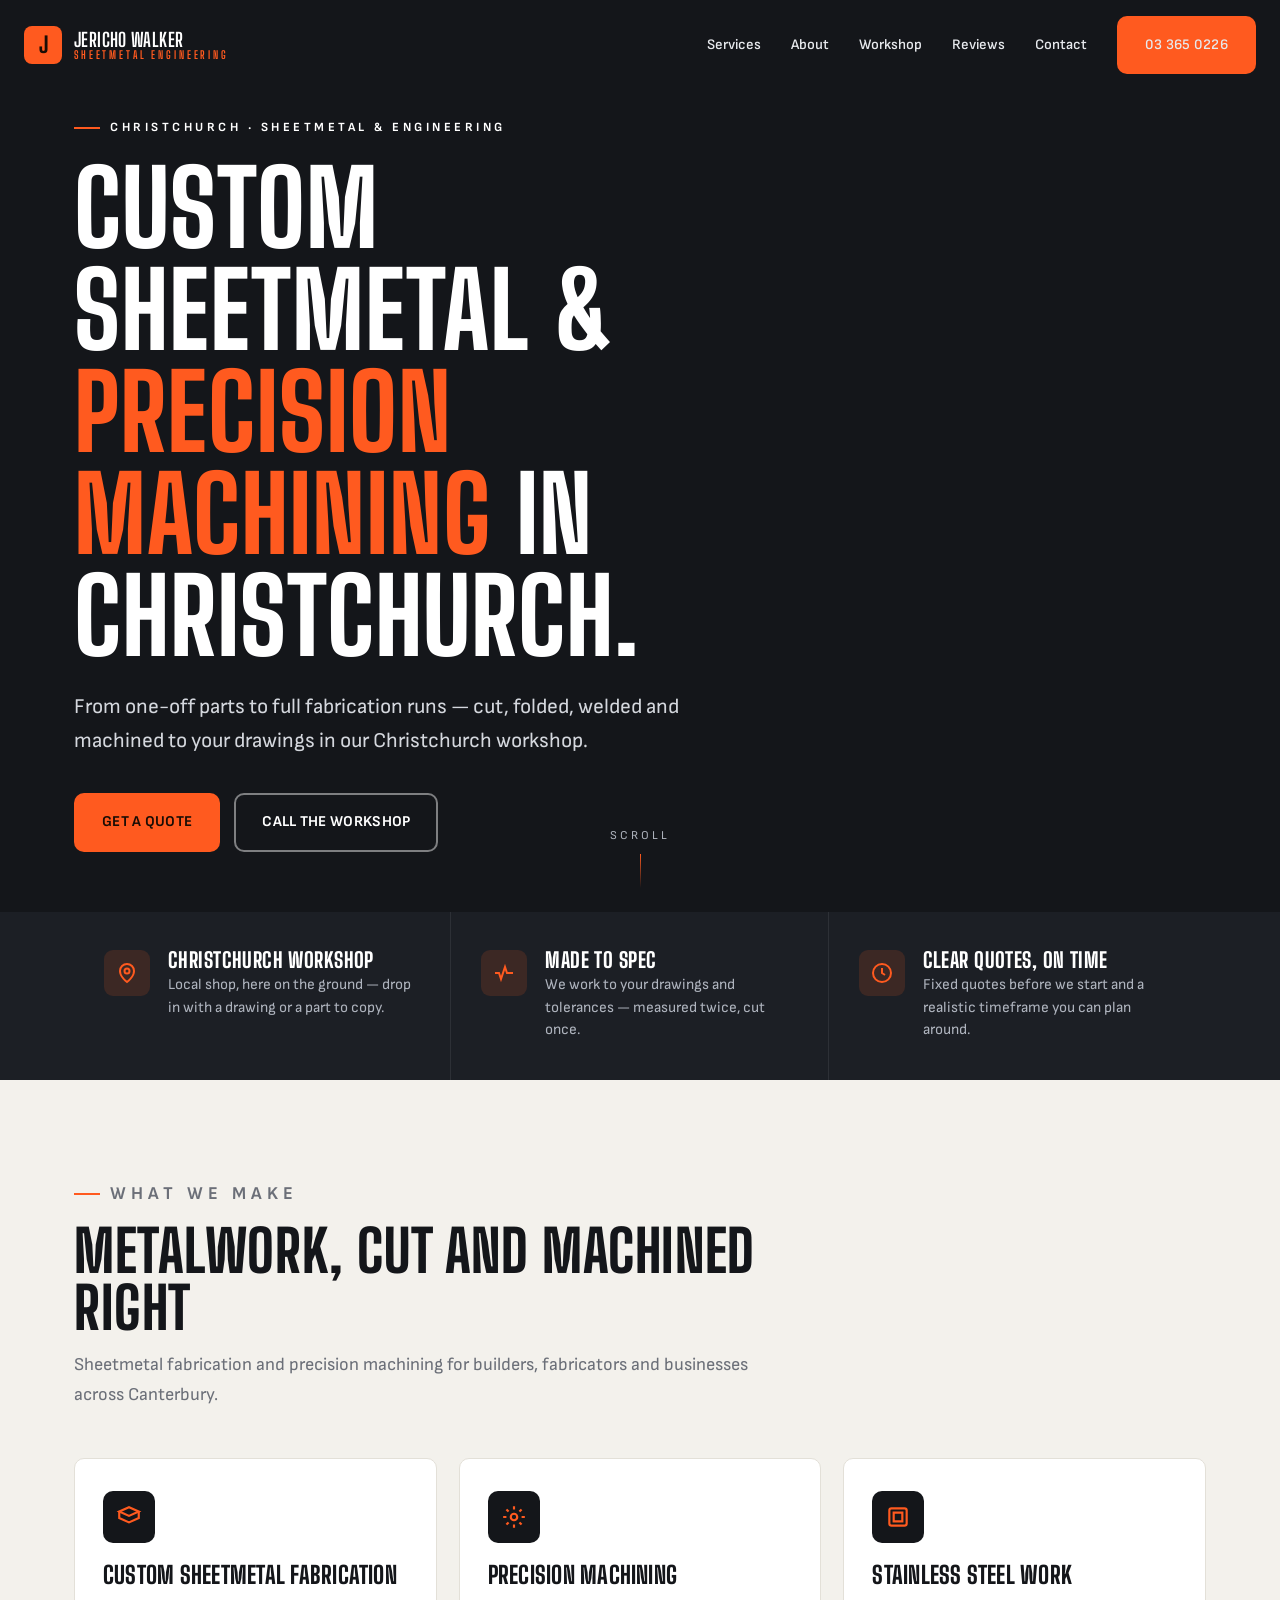
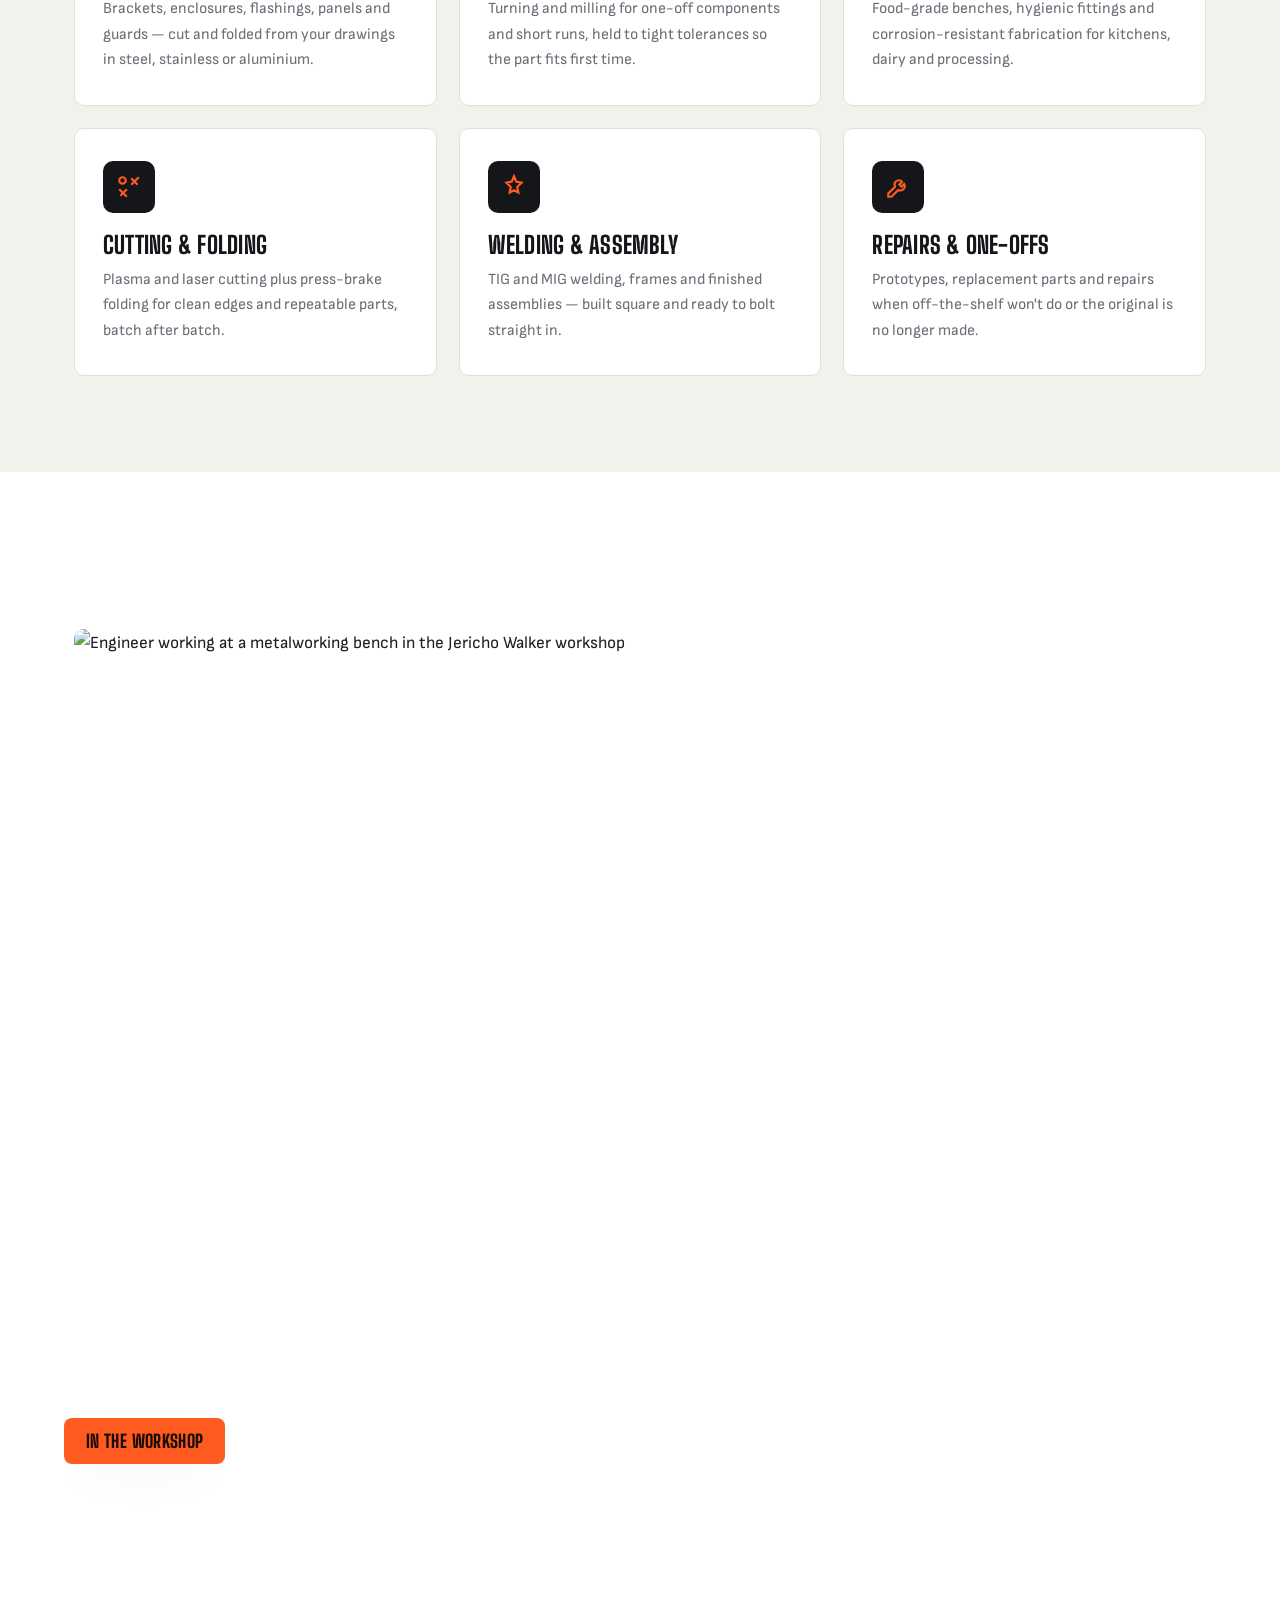
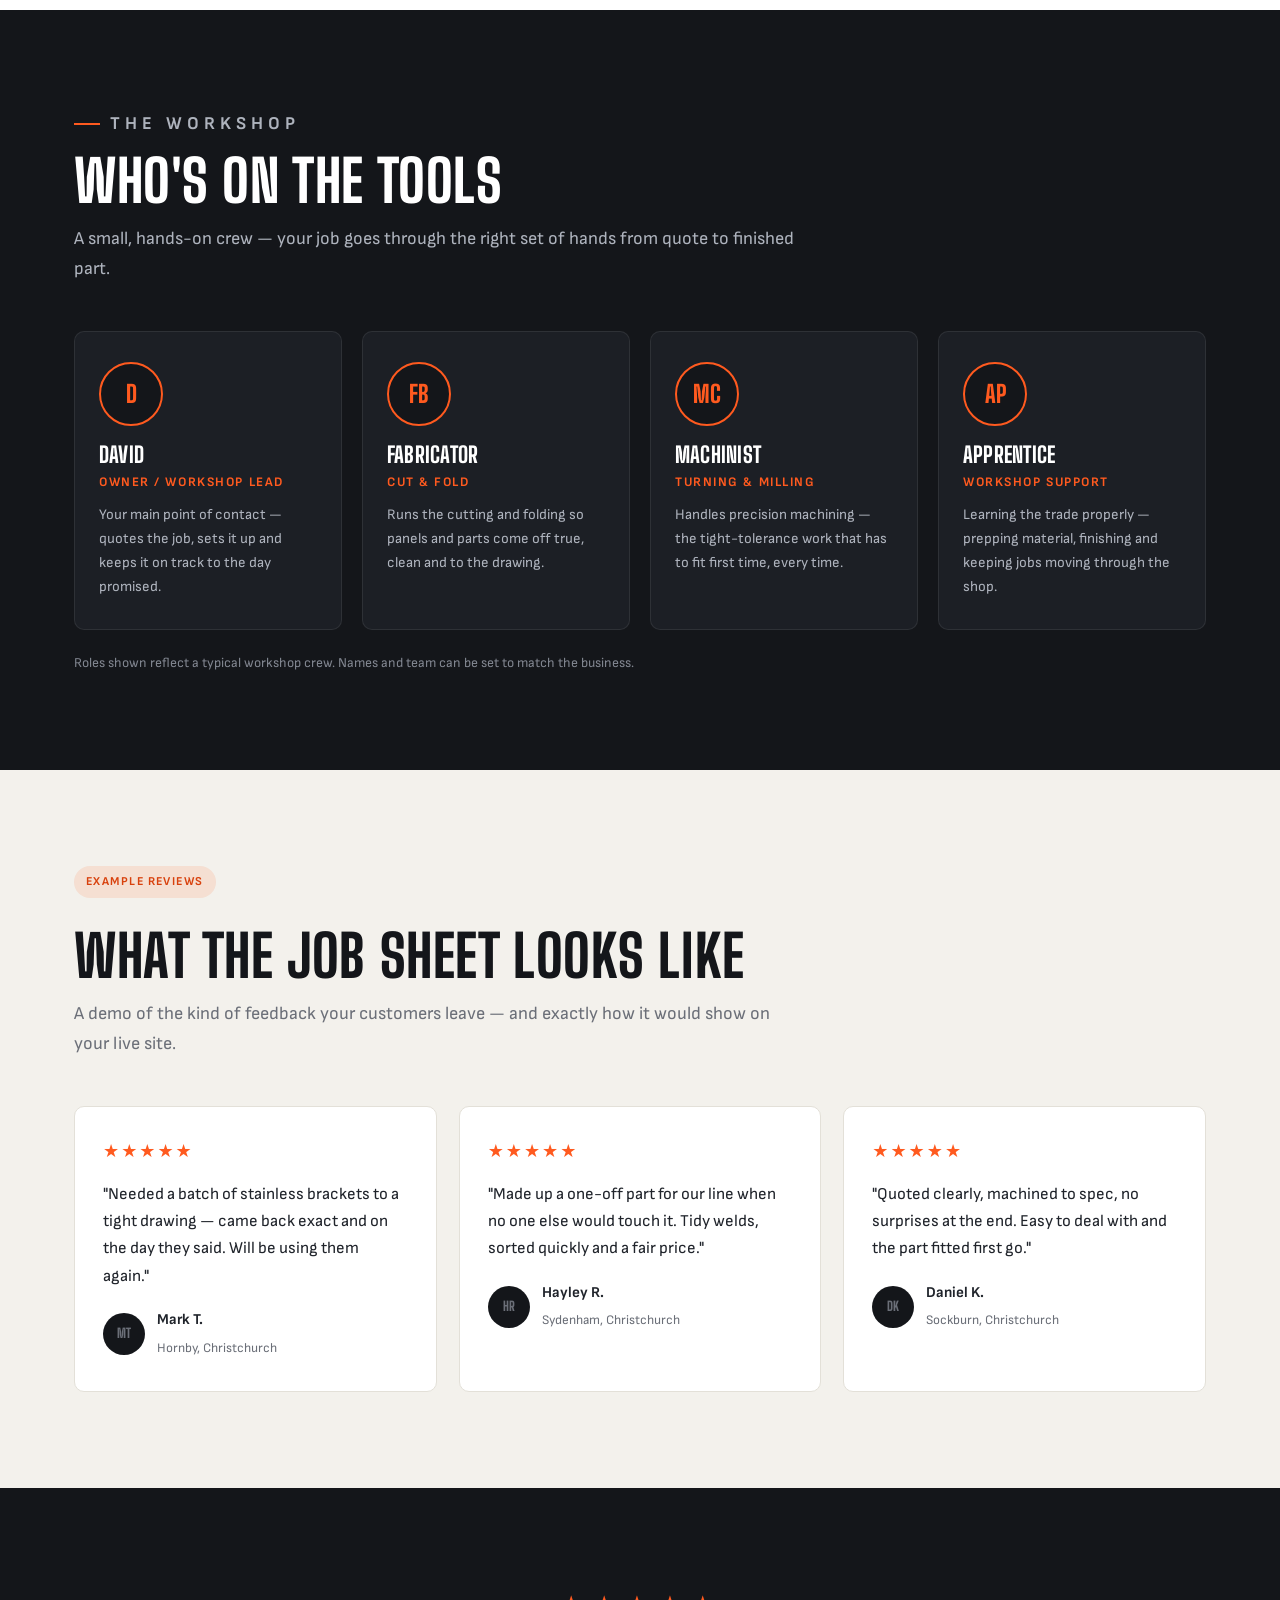
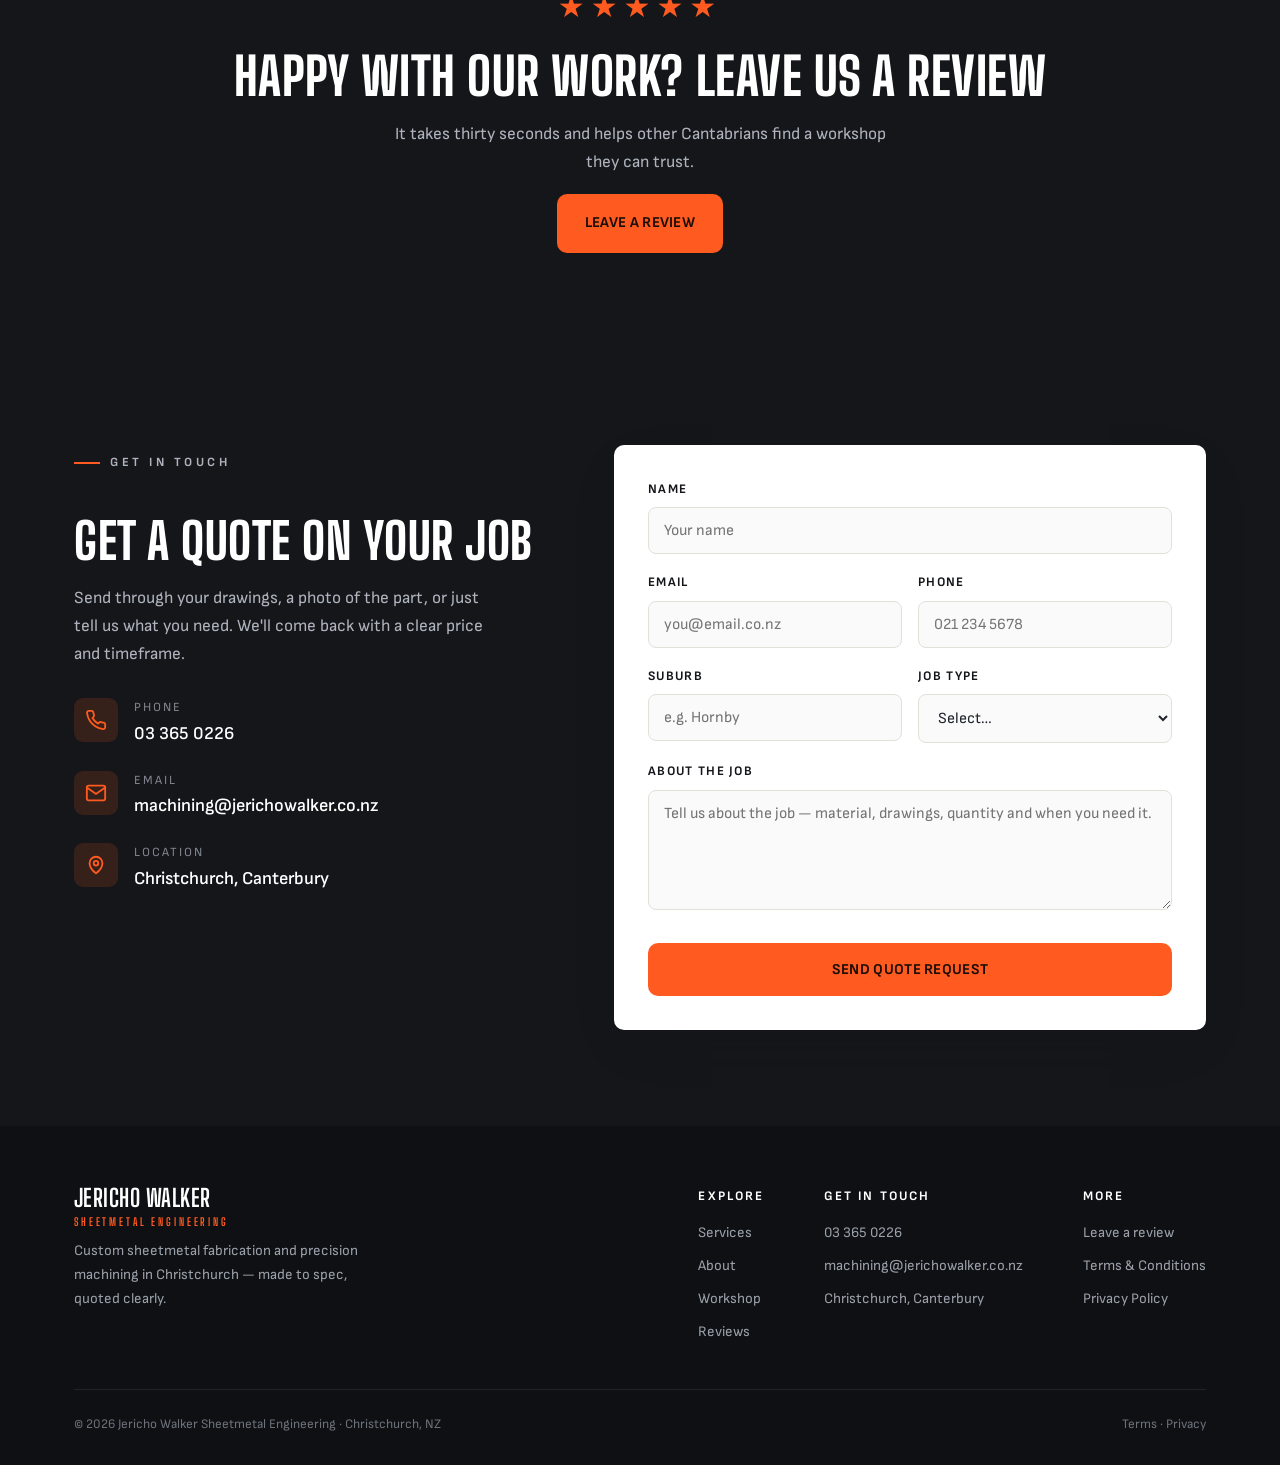
==== index.html @ a7d88480 "Initial build: Jericho Walker Sheetmetal Engineering" ====
<!DOCTYPE html>
<html lang="en-NZ">
<head>
<meta charset="UTF-8" />
<meta name="viewport" content="width=device-width, initial-scale=1.0" />
<title>Jericho Walker Sheetmetal Engineering | Sheetmetal &amp; Machining, Christchurch</title>
<meta name="description" content="Custom sheetmetal fabrication and precision machining in Christchurch. Cut, folded, welded and machined to spec — one-off parts to full fabrication runs. Get a quote." />
<link rel="canonical" href="https://jericho-walker-sheetmetal-engineering-demo.vercel.app/" />

<!-- Open Graph -->
<meta property="og:type" content="website" />
<meta property="og:title" content="Jericho Walker Sheetmetal Engineering | Christchurch" />
<meta property="og:description" content="Custom sheetmetal fabrication and precision machining in Christchurch — cut, folded, welded and machined to spec." />
<meta property="og:image" content="https://images.unsplash.com/photo-1504917595217-d4dc5ebe6122?auto=format&fit=crop&w=1200&q=70" />

<!-- Favicon: orange J on charcoal -->
<link rel="icon" href="data:image/svg+xml,%3Csvg xmlns='http://www.w3.org/2000/svg' viewBox='0 0 64 64'%3E%3Crect width='64' height='64' rx='12' fill='%2314161a'/%3E%3Ctext x='32' y='46' font-family='Arial Black,Arial' font-size='40' font-weight='900' fill='%23ff5a1f' text-anchor='middle'%3EJ%3C/text%3E%3C/svg%3E" />

<link rel="preconnect" href="https://fonts.googleapis.com" />
<link rel="preconnect" href="https://fonts.gstatic.com" crossorigin />
<link href="https://fonts.googleapis.com/css2?family=Big+Shoulders+Display:wght@600;700;800;900&family=Sofia+Sans:wght@400;500;600;700&display=swap" rel="stylesheet" />
<link rel="stylesheet" href="styles.css" />
</head>
<body>

<!-- INTRO OVERLAY -->
<div class="intro" id="intro">
  <div class="intro__logo"><span class="bar"></span><span>Jericho Walker</span></div>
</div>

<!-- NAV -->
<header class="nav">
  <a class="nav__brand" href="index.html" aria-label="Jericho Walker Sheetmetal Engineering home">
    <span class="nav__mark">J</span>
    <span class="nav__name">Jericho Walker<span>Sheetmetal Engineering</span></span>
  </a>
  <nav class="nav__links" aria-label="Primary">
    <a href="#services">Services</a>
    <a href="#about">About</a>
    <a href="#crew">Workshop</a>
    <a href="#reviews">Reviews</a>
    <a href="#contact">Contact</a>
    <a class="btn btn--primary nav__cta" href="tel:+6433650226">03 365 0226</a>
  </nav>
  <button class="nav__burger" aria-label="Open menu"><span></span><span></span><span></span></button>
</header>

<!-- HERO -->
<section class="hero">
  <div class="hero__slides" aria-hidden="true">
    <div class="hero__slide active" style="background-image:url('https://images.unsplash.com/photo-1504917595217-d4dc5ebe6122?auto=format&fit=crop&w=1900&q=70')"></div>
    <div class="hero__slide" style="background-image:url('https://images.unsplash.com/photo-1565514020179-026b92b84bb6?auto=format&fit=crop&w=1900&q=70')"></div>
    <div class="hero__slide" style="background-image:url('https://images.unsplash.com/photo-1572981779307-38b8cabb2407?auto=format&fit=crop&w=1900&q=70')"></div>
  </div>
  <div class="hero__scrim"></div>
  <div class="wrap hero__inner">
    <p class="eyebrow hero__eyebrow">Christchurch · Sheetmetal &amp; Engineering</p>
    <h1>Custom sheetmetal &amp; <em>precision machining</em> in Christchurch.</h1>
    <p class="hero__lead">From one-off parts to full fabrication runs — cut, folded, welded and machined to your drawings in our Christchurch workshop.</p>
    <div class="hero__cta">
      <a class="btn btn--primary" href="#contact">Get a quote</a>
      <a class="btn btn--ghost" href="tel:+6433650226">Call the workshop</a>
    </div>
  </div>
  <div class="hero__scrollcue">Scroll</div>
</section>

<!-- TRUST STRIP -->
<section class="trust">
  <div class="wrap">
    <div class="trust__grid">
      <div class="trust__item">
        <span class="trust__ico"><svg viewBox="0 0 24 24" fill="none" stroke="currentColor" stroke-width="2"><path d="M12 21s-7-5.2-7-11a7 7 0 0 1 14 0c0 5.8-7 11-7 11z"/><circle cx="12" cy="10" r="2.5"/></svg></span>
        <div><h3>Christchurch workshop</h3><p>Local shop, here on the ground — drop in with a drawing or a part to copy.</p></div>
      </div>
      <div class="trust__item">
        <span class="trust__ico"><svg viewBox="0 0 24 24" fill="none" stroke="currentColor" stroke-width="2"><path d="M3 12h4l2 6 4-12 2 6h6"/></svg></span>
        <div><h3>Made to spec</h3><p>We work to your drawings and tolerances — measured twice, cut once.</p></div>
      </div>
      <div class="trust__item">
        <span class="trust__ico"><svg viewBox="0 0 24 24" fill="none" stroke="currentColor" stroke-width="2"><circle cx="12" cy="12" r="9"/><path d="M12 7v5l3 2"/></svg></span>
        <div><h3>Clear quotes, on time</h3><p>Fixed quotes before we start and a realistic timeframe you can plan around.</p></div>
      </div>
    </div>
  </div>
</section>

<!-- SERVICES -->
<section class="section section--bone" id="services">
  <div class="wrap">
    <div class="section-head reveal">
      <p class="eyebrow">What we make</p>
      <h2>Metalwork, cut and machined right</h2>
      <p>Sheetmetal fabrication and precision machining for builders, fabricators and businesses across Canterbury.</p>
    </div>
    <div class="services__grid">
      <article class="svc reveal">
        <span class="svc__ico"><svg viewBox="0 0 24 24" fill="none" stroke="currentColor" stroke-width="2"><path d="M3 7l9-4 9 4-9 4-9-4z"/><path d="M3 7v6l9 4 9-4V7"/></svg></span>
        <h3>Custom Sheetmetal Fabrication</h3>
        <p>Brackets, enclosures, flashings, panels and guards — cut and folded from your drawings in steel, stainless or aluminium.</p>
      </article>
      <article class="svc reveal">
        <span class="svc__ico"><svg viewBox="0 0 24 24" fill="none" stroke="currentColor" stroke-width="2"><circle cx="12" cy="12" r="3"/><path d="M12 2v3M12 19v3M2 12h3M19 12h3M5 5l2 2M17 17l2 2M19 5l-2 2M7 17l-2 2"/></svg></span>
        <h3>Precision Machining</h3>
        <p>Turning and milling for one-off components and short runs, held to tight tolerances so the part fits first time.</p>
      </article>
      <article class="svc reveal">
        <span class="svc__ico"><svg viewBox="0 0 24 24" fill="none" stroke="currentColor" stroke-width="2"><rect x="4" y="4" width="16" height="16" rx="2"/><path d="M8 8h8v8H8z"/></svg></span>
        <h3>Stainless Steel Work</h3>
        <p>Food-grade benches, hygienic fittings and corrosion-resistant fabrication for kitchens, dairy and processing.</p>
      </article>
      <article class="svc reveal">
        <span class="svc__ico"><svg viewBox="0 0 24 24" fill="none" stroke="currentColor" stroke-width="2"><path d="M14 4l6 6M4 20l6-6M3 14l7 7M21 3l-7 7"/><circle cx="6" cy="6" r="3"/></svg></span>
        <h3>Cutting &amp; Folding</h3>
        <p>Plasma and laser cutting plus press-brake folding for clean edges and repeatable parts, batch after batch.</p>
      </article>
      <article class="svc reveal">
        <span class="svc__ico"><svg viewBox="0 0 24 24" fill="none" stroke="currentColor" stroke-width="2"><path d="M12 2l2 5 5 1-4 4 1 5-4-2-4 2 1-5-4-4 5-1z"/></svg></span>
        <h3>Welding &amp; Assembly</h3>
        <p>TIG and MIG welding, frames and finished assemblies — built square and ready to bolt straight in.</p>
      </article>
      <article class="svc reveal">
        <span class="svc__ico"><svg viewBox="0 0 24 24" fill="none" stroke="currentColor" stroke-width="2"><path d="M14.7 6.3a4 4 0 0 0-5.4 5.4L3 18v3h3l6.3-6.3a4 4 0 0 0 5.4-5.4l-2.5 2.5-2-2 2.5-2.5z"/></svg></span>
        <h3>Repairs &amp; One-Offs</h3>
        <p>Prototypes, replacement parts and repairs when off-the-shelf won't do or the original is no longer made.</p>
      </article>
    </div>
  </div>
</section>

<!-- ABOUT -->
<section class="section section--paper about" id="about">
  <div class="wrap about__grid">
    <div class="about__media reveal">
      <img src="https://images.unsplash.com/photo-1581091226825-a6a2a5aee158?auto=format&fit=crop&w=1100&q=70" width="1100" height="825" loading="lazy" alt="Engineer working at a metalworking bench in the Jericho Walker workshop" />
      <span class="about__tag">In the workshop</span>
    </div>
    <div class="about__copy reveal">
      <p class="eyebrow">About the workshop</p>
      <h2>Metalwork done properly, here in Christchurch</h2>
      <p>Jericho Walker Sheetmetal Engineering is a Christchurch workshop turning out custom sheetmetal and machined parts — the kind of work that has to fit a drawing, not just look about right.</p>
      <p>Bring us a sketch, a CAD file or a worn-out part to copy. We'll quote it clearly, make it to spec and tell you straight if there's a better way to do the job.</p>
      <ul class="about__list">
        <li><svg viewBox="0 0 24 24" fill="none" stroke="currentColor" stroke-width="2.5"><path d="M20 6L9 17l-5-5"/></svg> Locally owned and operated in Christchurch</li>
        <li><svg viewBox="0 0 24 24" fill="none" stroke="currentColor" stroke-width="2.5"><path d="M20 6L9 17l-5-5"/></svg> Work to your drawings and tolerances</li>
        <li><svg viewBox="0 0 24 24" fill="none" stroke="currentColor" stroke-width="2.5"><path d="M20 6L9 17l-5-5"/></svg> Fixed quotes agreed before we start</li>
        <li><svg viewBox="0 0 24 24" fill="none" stroke="currentColor" stroke-width="2.5"><path d="M20 6L9 17l-5-5"/></svg> Steel, stainless and aluminium under one roof</li>
      </ul>
    </div>
  </div>
</section>

<!-- CREW -->
<section class="section section--dark" id="crew">
  <div class="wrap">
    <div class="section-head reveal">
      <p class="eyebrow">The workshop</p>
      <h2>Who's on the tools</h2>
      <p>A small, hands-on crew — your job goes through the right set of hands from quote to finished part.</p>
    </div>
    <div class="crew__grid">
      <div class="crew__card reveal">
        <div class="crew__avatar">D</div>
        <h3>David</h3>
        <div class="role-name">Owner / Workshop Lead</div>
        <p>Your main point of contact — quotes the job, sets it up and keeps it on track to the day promised.</p>
      </div>
      <div class="crew__card reveal">
        <div class="crew__avatar">FB</div>
        <h3>Fabricator</h3>
        <div class="role-name">Cut &amp; Fold</div>
        <p>Runs the cutting and folding so panels and parts come off true, clean and to the drawing.</p>
      </div>
      <div class="crew__card reveal">
        <div class="crew__avatar">MC</div>
        <h3>Machinist</h3>
        <div class="role-name">Turning &amp; Milling</div>
        <p>Handles precision machining — the tight-tolerance work that has to fit first time, every time.</p>
      </div>
      <div class="crew__card reveal">
        <div class="crew__avatar">AP</div>
        <h3>Apprentice</h3>
        <div class="role-name">Workshop Support</div>
        <p>Learning the trade properly — prepping material, finishing and keeping jobs moving through the shop.</p>
      </div>
    </div>
    <p style="margin-top:22px;font-size:13.5px;color:#80858f;">Roles shown reflect a typical workshop crew. Names and team can be set to match the business.</p>
  </div>
</section>

<!-- REVIEWS -->
<section class="section section--bone" id="reviews">
  <div class="wrap">
    <div class="section-head reveal">
      <span class="badge">Example reviews</span>
      <h2>What the job sheet looks like</h2>
      <p>A demo of the kind of feedback your customers leave — and exactly how it would show on your live site.</p>
    </div>
    <div class="reviews__grid">
      <article class="review reveal">
        <div class="review__stars">★★★★★</div>
        <p>"Needed a batch of stainless brackets to a tight drawing — came back exact and on the day they said. Will be using them again."</p>
        <div class="review__who"><span class="review__ini">MT</span><div><strong>Mark T.</strong><span>Hornby, Christchurch</span></div></div>
      </article>
      <article class="review reveal">
        <div class="review__stars">★★★★★</div>
        <p>"Made up a one-off part for our line when no one else would touch it. Tidy welds, sorted quickly and a fair price."</p>
        <div class="review__who"><span class="review__ini">HR</span><div><strong>Hayley R.</strong><span>Sydenham, Christchurch</span></div></div>
      </article>
      <article class="review reveal">
        <div class="review__stars">★★★★★</div>
        <p>"Quoted clearly, machined to spec, no surprises at the end. Easy to deal with and the part fitted first go."</p>
        <div class="review__who"><span class="review__ini">DK</span><div><strong>Daniel K.</strong><span>Sockburn, Christchurch</span></div></div>
      </article>
    </div>
  </div>
</section>

<!-- REVIEW FUNNEL BANNER -->
<section class="section funnel">
  <div class="wrap funnel__inner reveal">
    <div class="funnel__stars">★★★★★</div>
    <h2>Happy with our work? Leave us a review</h2>
    <p>It takes thirty seconds and helps other Cantabrians find a workshop they can trust.</p>
    <a class="btn btn--primary" href="review.html">Leave a review</a>
  </div>
</section>

<!-- CONTACT -->
<section class="section section--dark" id="contact">
  <div class="wrap contact__grid">
    <div class="contact__info reveal">
      <p class="eyebrow">Get in touch</p>
      <h2>Get a quote on your job</h2>
      <p>Send through your drawings, a photo of the part, or just tell us what you need. We'll come back with a clear price and timeframe.</p>
      <div class="contact__row">
        <span class="ico"><svg viewBox="0 0 24 24" fill="none" stroke="currentColor" stroke-width="2"><path d="M22 16.9v3a2 2 0 0 1-2.2 2 19.8 19.8 0 0 1-8.6-3 19.5 19.5 0 0 1-6-6 19.8 19.8 0 0 1-3-8.6A2 2 0 0 1 4.1 2h3a2 2 0 0 1 2 1.7c.1.9.4 1.8.7 2.7a2 2 0 0 1-.5 2.1L8.1 9.9a16 16 0 0 0 6 6l1.4-1.2a2 2 0 0 1 2.1-.5c.9.3 1.8.6 2.7.7a2 2 0 0 1 1.7 2z"/></svg></span>
        <div><span>Phone</span><a href="tel:+6433650226">03 365 0226</a></div>
      </div>
      <div class="contact__row">
        <span class="ico"><svg viewBox="0 0 24 24" fill="none" stroke="currentColor" stroke-width="2"><rect x="2" y="4" width="20" height="16" rx="2"/><path d="M2 6l10 7L22 6"/></svg></span>
        <div><span>Email</span><a href="mailto:machining@jerichowalker.co.nz">machining@jerichowalker.co.nz</a></div>
      </div>
      <div class="contact__row">
        <span class="ico"><svg viewBox="0 0 24 24" fill="none" stroke="currentColor" stroke-width="2"><path d="M12 21s-7-5.2-7-11a7 7 0 0 1 14 0c0 5.8-7 11-7 11z"/><circle cx="12" cy="10" r="2.5"/></svg></span>
        <div><span>Location</span><p>Christchurch, Canterbury</p></div>
      </div>
    </div>
    <form class="form reveal" action="https://formsubmit.co/machining@jerichowalker.co.nz" method="POST">
      <input type="hidden" name="_subject" value="New quote request — Jericho Walker website" />
      <input type="hidden" name="_captcha" value="false" />
      <input type="hidden" name="_template" value="table" />
      <input type="text" name="_honey" style="display:none" />
      <div class="field">
        <label for="name">Name</label>
        <input id="name" type="text" name="Name" placeholder="Your name" required />
      </div>
      <div class="row2">
        <div class="field">
          <label for="email">Email</label>
          <input id="email" type="email" name="Email" placeholder="you@email.co.nz" required />
        </div>
        <div class="field">
          <label for="phone">Phone</label>
          <input id="phone" type="tel" name="Phone" placeholder="021 234 5678" />
        </div>
      </div>
      <div class="row2">
        <div class="field">
          <label for="suburb">Suburb</label>
          <input id="suburb" type="text" name="Suburb" placeholder="e.g. Hornby" />
        </div>
        <div class="field">
          <label for="job">Job type</label>
          <select id="job" name="Job type">
            <option value="" selected disabled>Select…</option>
            <option>Sheetmetal fabrication</option>
            <option>Precision machining</option>
            <option>Stainless steel work</option>
            <option>Cutting &amp; folding</option>
            <option>Welding &amp; assembly</option>
            <option>Repair / one-off part</option>
            <option>Not sure yet</option>
          </select>
        </div>
      </div>
      <div class="field">
        <label for="message">About the job</label>
        <textarea id="message" name="Job details" placeholder="Tell us about the job — material, drawings, quantity and when you need it." required></textarea>
      </div>
      <button class="btn btn--primary" type="submit">Send quote request</button>
    </form>
  </div>
</section>

<!-- FOOTER -->
<footer class="footer">
  <div class="wrap">
    <div class="footer__top">
      <div class="footer__brand">
        <span class="nav__name">Jericho Walker<span>Sheetmetal Engineering</span></span>
        <p>Custom sheetmetal fabrication and precision machining in Christchurch — made to spec, quoted clearly.</p>
      </div>
      <div class="footer__cols">
        <div class="footer__col">
          <h4>Explore</h4>
          <a href="#services">Services</a>
          <a href="#about">About</a>
          <a href="#crew">Workshop</a>
          <a href="#reviews">Reviews</a>
        </div>
        <div class="footer__col">
          <h4>Get in touch</h4>
          <a href="tel:+6433650226">03 365 0226</a>
          <a href="mailto:machining@jerichowalker.co.nz">machining@jerichowalker.co.nz</a>
          <p>Christchurch, Canterbury</p>
        </div>
        <div class="footer__col">
          <h4>More</h4>
          <a href="review.html">Leave a review</a>
          <a href="terms.html">Terms &amp; Conditions</a>
          <a href="privacy.html">Privacy Policy</a>
        </div>
      </div>
    </div>
    <div class="footer__bottom">
      <p>© <span id="year">2026</span> Jericho Walker Sheetmetal Engineering · Christchurch, NZ</p>
      <p><a href="terms.html">Terms</a> · <a href="privacy.html">Privacy</a></p>
    </div>
  </div>
</footer>

<script src="app.js"></script>
</body>
</html>
---- styles.css ----
/* Jericho Walker Sheetmetal Engineering — Industrial archetype
   Fonts: Big Shoulders Display (display) + Sofia Sans (body)
   Accent: safety orange. Dark charcoal anchor. */

:root {
  --ink: #14161a;          /* dark anchor */
  --ink-2: #1c1f25;
  --steel: #2a2e36;
  --bone: #f3f1ec;         /* bone band */
  --paper: #ffffff;        /* light band */
  --line: #e3e0d8;
  --muted: #6b6f78;
  --text: #20242b;
  --accent: #ff5a1f;       /* hot safety orange */
  --accent-deep: #d8410d;
  --radius: 10px;
  --maxw: 1180px;
  --shadow: 0 18px 50px -22px rgba(20,22,26,.45);
}

* { box-sizing: border-box; margin: 0; padding: 0; }

html { scroll-behavior: smooth; }

body {
  font-family: "Sofia Sans", system-ui, sans-serif;
  color: var(--text);
  background: var(--paper);
  line-height: 1.65;
  font-size: 17px;
  -webkit-font-smoothing: antialiased;
  overflow-x: hidden;
}

h1, h2, h3, .display {
  font-family: "Big Shoulders Display", "Sofia Sans", sans-serif;
  font-weight: 800;
  line-height: 0.98;
  letter-spacing: 0.01em;
  text-transform: uppercase;
  color: var(--ink);
}

a { color: inherit; text-decoration: none; }
img { display: block; max-width: 100%; }

.wrap { width: 100%; max-width: var(--maxw); margin: 0 auto; padding: 0 24px; }

.eyebrow {
  font-family: "Sofia Sans", sans-serif;
  text-transform: uppercase;
  letter-spacing: 0.28em;
  font-size: 12.5px;
  font-weight: 700;
  color: var(--accent-deep);
  display: inline-flex;
  align-items: center;
  gap: 10px;
}
.eyebrow::before {
  content: "";
  width: 26px; height: 2px; background: var(--accent);
  display: inline-block;
}

.section { padding: 96px 0; }
.section--bone { background: var(--bone); }
.section--paper { background: var(--paper); }
.section--dark { background: var(--ink); color: #d7dae0; }
.section--dark h2 { color: #fff; }

.section-head { max-width: 720px; margin-bottom: 48px; }
.section-head h2 { font-size: clamp(34px, 5vw, 58px); margin: 14px 0 14px; }
.section-head p { color: var(--muted); font-size: 18px; }
.section--dark .section-head p { color: #aeb3bd; }

/* Buttons */
.btn {
  display: inline-flex; align-items: center; gap: 10px;
  font-family: "Sofia Sans", sans-serif;
  font-weight: 700; font-size: 15px;
  letter-spacing: 0.02em;
  padding: 15px 26px; border-radius: var(--radius);
  cursor: pointer; border: 2px solid transparent;
  transition: transform .18s ease, background .18s ease, color .18s ease, border-color .18s ease;
  text-transform: uppercase;
}
.btn--primary { background: var(--accent); color: #1a0d05; }
.btn--primary:hover { background: var(--accent-deep); color: #fff; transform: translateY(-2px); }
.btn--ghost { border-color: rgba(255,255,255,.45); color: #fff; }
.btn--ghost:hover { background: #fff; color: var(--ink); transform: translateY(-2px); }
.btn--dark { background: var(--ink); color: #fff; }
.btn--dark:hover { background: var(--accent); color: #1a0d05; transform: translateY(-2px); }

/* ===== NAV ===== */
.nav {
  position: fixed; top: 0; left: 0; right: 0; z-index: 60;
  display: flex; align-items: center; justify-content: space-between;
  padding: 16px 24px;
  transition: background .3s ease, padding .3s ease, box-shadow .3s ease;
}
.nav.scrolled {
  background: rgba(20,22,26,.94);
  backdrop-filter: blur(10px);
  padding: 12px 24px;
  box-shadow: 0 8px 30px -16px rgba(0,0,0,.6);
}
.nav__brand { display: flex; align-items: center; gap: 12px; color: #fff; }
.nav__mark {
  width: 38px; height: 38px; border-radius: 8px;
  background: var(--accent); color: #1a0d05;
  display: grid; place-items: center;
  font-family: "Big Shoulders Display", sans-serif;
  font-weight: 800; font-size: 22px;
}
.nav__name {
  font-family: "Big Shoulders Display", sans-serif;
  font-weight: 700; text-transform: uppercase;
  font-size: 19px; line-height: 1; color: #fff; letter-spacing: .02em;
}
.nav__name span { display: block; font-size: 11px; letter-spacing: .26em; color: var(--accent); font-weight: 700; }
.nav__links { display: flex; align-items: center; gap: 30px; }
.nav__links a { color: #e7e9ed; font-size: 14.5px; font-weight: 600; transition: color .15s; }
.nav__links a:hover { color: var(--accent); }
.nav__cta { display: inline-flex; }
.nav__burger { display: none; flex-direction: column; gap: 5px; background: none; border: 0; cursor: pointer; padding: 8px; }
.nav__burger span { width: 26px; height: 2px; background: #fff; display: block; transition: .25s; }

@media (max-width: 900px) {
  .nav__links {
    position: fixed; inset: 0 0 0 auto; width: min(78vw, 320px);
    background: var(--ink); flex-direction: column; align-items: flex-start;
    padding: 96px 32px; gap: 26px; transform: translateX(100%);
    transition: transform .3s ease; box-shadow: -20px 0 60px -20px rgba(0,0,0,.7);
  }
  .nav__links.open { transform: translateX(0); }
  .nav__burger { display: flex; z-index: 70; }
  .nav.scrolled { padding: 12px 24px; }
}

/* ===== HERO ===== */
.hero {
  position: relative; min-height: 100svh;
  display: flex; align-items: center;
  background: var(--ink);
  overflow: hidden;
}
.hero__slides { position: absolute; inset: 0; z-index: 0; }
.hero__slide {
  position: absolute; inset: 0;
  background-size: cover; background-position: center;
  opacity: 0; transition: opacity 1.6s ease;
  filter: saturate(0.85) contrast(1.05);
}
.hero__slide.active { opacity: 1; }
.hero__scrim {
  position: absolute; inset: 0; z-index: 1;
  background:
    linear-gradient(180deg, rgba(20,22,26,.55) 0%, rgba(20,22,26,.5) 40%, rgba(20,22,26,.82) 100%);
}
.hero__inner { position: relative; z-index: 2; padding-top: 110px; padding-bottom: 60px; }
.hero__eyebrow { color: #fff; }
.hero__eyebrow.eyebrow::before { background: var(--accent); }
.hero h1 {
  color: #fff;
  font-size: clamp(46px, 8.5vw, 104px);
  margin: 20px 0 22px;
  max-width: 16ch;
}
.hero h1 em { color: var(--accent); font-style: normal; }
.hero__lead { color: #d4d7dd; font-size: clamp(17px, 2.2vw, 21px); max-width: 56ch; margin-bottom: 34px; }
.hero__cta { display: flex; flex-wrap: wrap; gap: 14px; }
.hero__scrollcue {
  position: absolute; bottom: 24px; left: 50%; transform: translateX(-50%);
  z-index: 2; color: #aeb3bd; font-size: 12px; letter-spacing: .25em; text-transform: uppercase;
  display: flex; flex-direction: column; align-items: center; gap: 8px;
}
.hero__scrollcue::after { content: ""; width: 1px; height: 34px; background: linear-gradient(var(--accent), transparent); animation: cue 1.8s infinite; }
@keyframes cue { 0%,100%{opacity:.3;transform:scaleY(.6)} 50%{opacity:1;transform:scaleY(1)} }

/* ===== TRUST STRIP ===== */
.trust { background: var(--ink-2); color: #fff; }
.trust__grid { display: grid; grid-template-columns: repeat(3, 1fr); }
.trust__item { padding: 38px 30px; display: flex; gap: 18px; align-items: flex-start; border-right: 1px solid rgba(255,255,255,.08); }
.trust__item:last-child { border-right: 0; }
.trust__ico {
  flex: none; width: 46px; height: 46px; border-radius: 9px;
  background: rgba(255,90,31,.14); color: var(--accent);
  display: grid; place-items: center;
}
.trust__ico svg { width: 24px; height: 24px; }
.trust__item h3 { color: #fff; font-size: 21px; margin-bottom: 4px; letter-spacing: .02em; }
.trust__item p { color: #aeb3bd; font-size: 15px; line-height: 1.5; }
@media (max-width: 760px) {
  .trust__grid { grid-template-columns: 1fr; }
  .trust__item { border-right: 0; border-bottom: 1px solid rgba(255,255,255,.08); }
  .trust__item:last-child { border-bottom: 0; }
}

/* ===== SERVICES ===== */
.services__grid { display: grid; grid-template-columns: repeat(3, 1fr); gap: 22px; }
.svc {
  background: var(--paper); border: 1px solid var(--line);
  border-radius: var(--radius); padding: 32px 28px;
  transition: transform .2s ease, box-shadow .2s ease, border-color .2s ease;
  position: relative; overflow: hidden;
}
.svc::before {
  content: ""; position: absolute; left: 0; top: 0; height: 3px; width: 0;
  background: var(--accent); transition: width .3s ease;
}
.svc:hover { transform: translateY(-5px); box-shadow: var(--shadow); border-color: #d6d2c8; }
.svc:hover::before { width: 100%; }
.svc__ico {
  width: 52px; height: 52px; border-radius: 10px;
  background: var(--ink); color: var(--accent);
  display: grid; place-items: center; margin-bottom: 20px;
}
.svc__ico svg { width: 26px; height: 26px; }
.svc h3 { font-size: 24px; margin-bottom: 10px; }
.svc p { color: var(--muted); font-size: 15.5px; }
@media (max-width: 900px) { .services__grid { grid-template-columns: repeat(2, 1fr); } }
@media (max-width: 600px) { .services__grid { grid-template-columns: 1fr; } }

/* ===== ABOUT ===== */
.about__grid { display: grid; grid-template-columns: 1fr 1fr; gap: 56px; align-items: center; }
.about__media { position: relative; }
.about__media img {
  width: 100%; aspect-ratio: 4/3; object-fit: cover;
  border-radius: var(--radius); filter: saturate(0.85) contrast(1.05);
}
.about__tag {
  position: absolute; left: -10px; bottom: -10px;
  background: var(--accent); color: #1a0d05;
  font-family: "Big Shoulders Display", sans-serif; font-weight: 800;
  text-transform: uppercase; padding: 14px 22px; border-radius: 8px;
  font-size: 18px; line-height: 1; letter-spacing: .02em; box-shadow: var(--shadow);
}
.about h2 { font-size: clamp(32px, 4.6vw, 52px); margin: 14px 0 18px; }
.about p { color: var(--text); margin-bottom: 16px; }
.about__list { list-style: none; margin-top: 24px; display: grid; gap: 14px; }
.about__list li { display: flex; gap: 12px; align-items: flex-start; font-weight: 600; }
.about__list svg { flex: none; width: 22px; height: 22px; color: var(--accent); margin-top: 2px; }
@media (max-width: 860px) { .about__grid { grid-template-columns: 1fr; gap: 40px; } .about__media { order: -1; } }

/* ===== CREW ===== */
.crew__grid { display: grid; grid-template-columns: repeat(4, 1fr); gap: 20px; }
.crew__card {
  background: var(--ink-2); border: 1px solid rgba(255,255,255,.08);
  border-radius: var(--radius); padding: 30px 24px; text-align: left;
  transition: transform .2s, border-color .2s;
}
.crew__card:hover { transform: translateY(-4px); border-color: var(--accent); }
.crew__avatar {
  width: 64px; height: 64px; border-radius: 50%;
  background: var(--ink); border: 2px solid var(--accent);
  display: grid; place-items: center; margin-bottom: 18px;
  font-family: "Big Shoulders Display", sans-serif; font-weight: 800;
  font-size: 24px; color: var(--accent);
}
.crew__card h3 { color: #fff; font-size: 22px; margin-bottom: 6px; }
.crew__card .role-name { color: var(--accent); font-size: 13px; font-weight: 700; text-transform: uppercase; letter-spacing: .12em; margin-bottom: 10px; }
.crew__card p { color: #aeb3bd; font-size: 14.5px; }
@media (max-width: 900px) { .crew__grid { grid-template-columns: repeat(2,1fr); } }
@media (max-width: 520px) { .crew__grid { grid-template-columns: 1fr; } }

/* ===== REVIEWS ===== */
.reviews__grid { display: grid; grid-template-columns: repeat(3,1fr); gap: 22px; }
.review {
  background: var(--paper); border: 1px solid var(--line);
  border-radius: var(--radius); padding: 30px 28px;
}
.review__stars { color: var(--accent); letter-spacing: 2px; margin-bottom: 14px; font-size: 18px; }
.review p { font-size: 16.5px; margin-bottom: 18px; color: var(--text); }
.review__who { display: flex; align-items: center; gap: 12px; }
.review__ini {
  width: 42px; height: 42px; border-radius: 50%; background: var(--ink); color: var(--accent);
  display: grid; place-items: center; font-weight: 800; font-family: "Big Shoulders Display", sans-serif; font-size: 17px;
}
.review__who strong { display: block; font-size: 15px; }
.review__who span { font-size: 13px; color: var(--muted); }
.badge {
  display: inline-block; background: rgba(255,90,31,.12); color: var(--accent-deep);
  font-size: 12px; font-weight: 700; text-transform: uppercase; letter-spacing: .12em;
  padding: 6px 12px; border-radius: 100px; margin-bottom: 16px;
}
@media (max-width: 900px) { .reviews__grid { grid-template-columns: 1fr; } }

/* ===== REVIEW FUNNEL BANNER ===== */
.funnel { background: var(--ink); text-align: center; }
.funnel__inner { display: flex; flex-direction: column; align-items: center; gap: 18px; }
.funnel h2 { color: #fff; font-size: clamp(30px, 5vw, 52px); }
.funnel__stars { color: var(--accent); font-size: 30px; letter-spacing: 6px; }
.funnel p { color: #aeb3bd; max-width: 50ch; }

/* ===== CONTACT ===== */
.contact__grid { display: grid; grid-template-columns: 0.9fr 1.1fr; gap: 56px; }
.contact__info h2 { color: #fff; font-size: clamp(32px, 4.6vw, 50px); margin: 14px 0 18px; }
.contact__info > p { color: #aeb3bd; margin-bottom: 30px; max-width: 42ch; }
.contact__row { display: flex; gap: 16px; align-items: flex-start; margin-bottom: 22px; }
.contact__row .ico { flex: none; width: 44px; height: 44px; border-radius: 9px; background: rgba(255,90,31,.14); color: var(--accent); display: grid; place-items: center; }
.contact__row .ico svg { width: 22px; height: 22px; }
.contact__row span { display: block; font-size: 12.5px; text-transform: uppercase; letter-spacing: .16em; color: #80858f; }
.contact__row a, .contact__row p { color: #fff; font-size: 18px; font-weight: 600; }
.form { background: var(--paper); border-radius: var(--radius); padding: 34px; box-shadow: var(--shadow); }
.form .field { margin-bottom: 18px; }
.form label { display: block; font-size: 13px; font-weight: 700; text-transform: uppercase; letter-spacing: .1em; color: var(--ink); margin-bottom: 7px; }
.form input, .form select, .form textarea {
  width: 100%; padding: 13px 15px; border: 1.5px solid var(--line); border-radius: 8px;
  font-family: inherit; font-size: 15.5px; color: var(--text); background: #fafafa;
  transition: border-color .15s, background .15s;
}
.form input:focus, .form select:focus, .form textarea:focus { outline: none; border-color: var(--accent); background: #fff; }
.form textarea { resize: vertical; min-height: 120px; }
.form .row2 { display: grid; grid-template-columns: 1fr 1fr; gap: 16px; }
.form .btn { width: 100%; justify-content: center; margin-top: 6px; }
@media (max-width: 860px) { .contact__grid { grid-template-columns: 1fr; gap: 36px; } .form .row2 { grid-template-columns: 1fr; } }

/* ===== FOOTER ===== */
.footer { background: #0e1013; color: #9aa0aa; padding: 60px 0 30px; }
.footer__top { display: flex; justify-content: space-between; gap: 40px; flex-wrap: wrap; padding-bottom: 36px; border-bottom: 1px solid rgba(255,255,255,.08); }
.footer__brand .nav__name { font-size: 24px; }
.footer__brand p { margin-top: 12px; max-width: 36ch; font-size: 14.5px; }
.footer__cols { display: flex; gap: 60px; flex-wrap: wrap; }
.footer__col h4 { color: #fff; font-family: "Sofia Sans"; font-size: 13px; text-transform: uppercase; letter-spacing: .16em; margin-bottom: 14px; }
.footer__col a, .footer__col p { display: block; color: #9aa0aa; font-size: 14.5px; margin-bottom: 9px; transition: color .15s; }
.footer__col a:hover { color: var(--accent); }
.footer__bottom { padding-top: 24px; display: flex; justify-content: space-between; gap: 16px; flex-wrap: wrap; font-size: 13px; color: #6b7079; }
.footer__bottom a:hover { color: var(--accent); }

/* ===== INTRO OVERLAY ===== */
.intro {
  position: fixed; inset: 0; z-index: 999; background: var(--ink);
  display: grid; place-items: center;
  transition: opacity .6s ease, visibility .6s ease;
}
.intro.hide { opacity: 0; visibility: hidden; }
.intro__logo {
  font-family: "Big Shoulders Display", sans-serif; font-weight: 800;
  text-transform: uppercase; color: #fff; font-size: clamp(28px, 6vw, 52px);
  letter-spacing: .04em; display: flex; align-items: center; gap: 14px;
}
.intro__logo .bar { width: 0; height: 4px; background: var(--accent); animation: introbar 1.1s ease forwards; }
@keyframes introbar { to { width: 90px; } }
.intro__logo span { opacity: 0; animation: introfade .6s ease .25s forwards; }
@keyframes introfade { to { opacity: 1; } }

/* Reveal on scroll */
.reveal { opacity: 0; transform: translateY(26px); transition: opacity .7s ease, transform .7s ease; }
.reveal.in { opacity: 1; transform: none; }

/* ===== SUB-PAGE (terms/privacy/review/private) ===== */
.subhero { background: var(--ink); color: #fff; padding: 150px 0 70px; }
.subhero .eyebrow { color: #fff; }
.subhero h1 { color: #fff; font-size: clamp(40px, 7vw, 80px); margin-top: 14px; }
.subhero p { color: #aeb3bd; margin-top: 14px; max-width: 56ch; }
.legal { padding: 70px 0; }
.legal h2 { font-size: 26px; margin: 34px 0 12px; }
.legal h2:first-child { margin-top: 0; }
.legal p, .legal li { color: var(--text); margin-bottom: 12px; }
.legal ul { padding-left: 22px; }
.legal .muted { color: var(--muted); font-size: 14px; }

/* Review stars page */
.rating-pick { max-width: 640px; margin: 0 auto; text-align: center; }
.stars-row { display: flex; justify-content: center; gap: 10px; margin: 36px 0 10px; }
.star-btn {
  font-size: 52px; background: none; border: 0; cursor: pointer; color: #d8d4ca;
  transition: transform .15s, color .15s; line-height: 1;
}
.star-btn:hover, .star-btn.lit { color: var(--accent); transform: scale(1.12); }
.rating-hint { color: var(--muted); font-size: 14px; }

@media (prefers-reduced-motion: reduce) {
  .reveal { opacity: 1; transform: none; transition: none; }
  .hero__slide { transition: none; }
  .intro__logo .bar, .intro__logo span { animation: none; }
  .intro__logo .bar { width: 90px; } .intro__logo span { opacity: 1; }
  .hero__scrollcue::after { animation: none; }
}
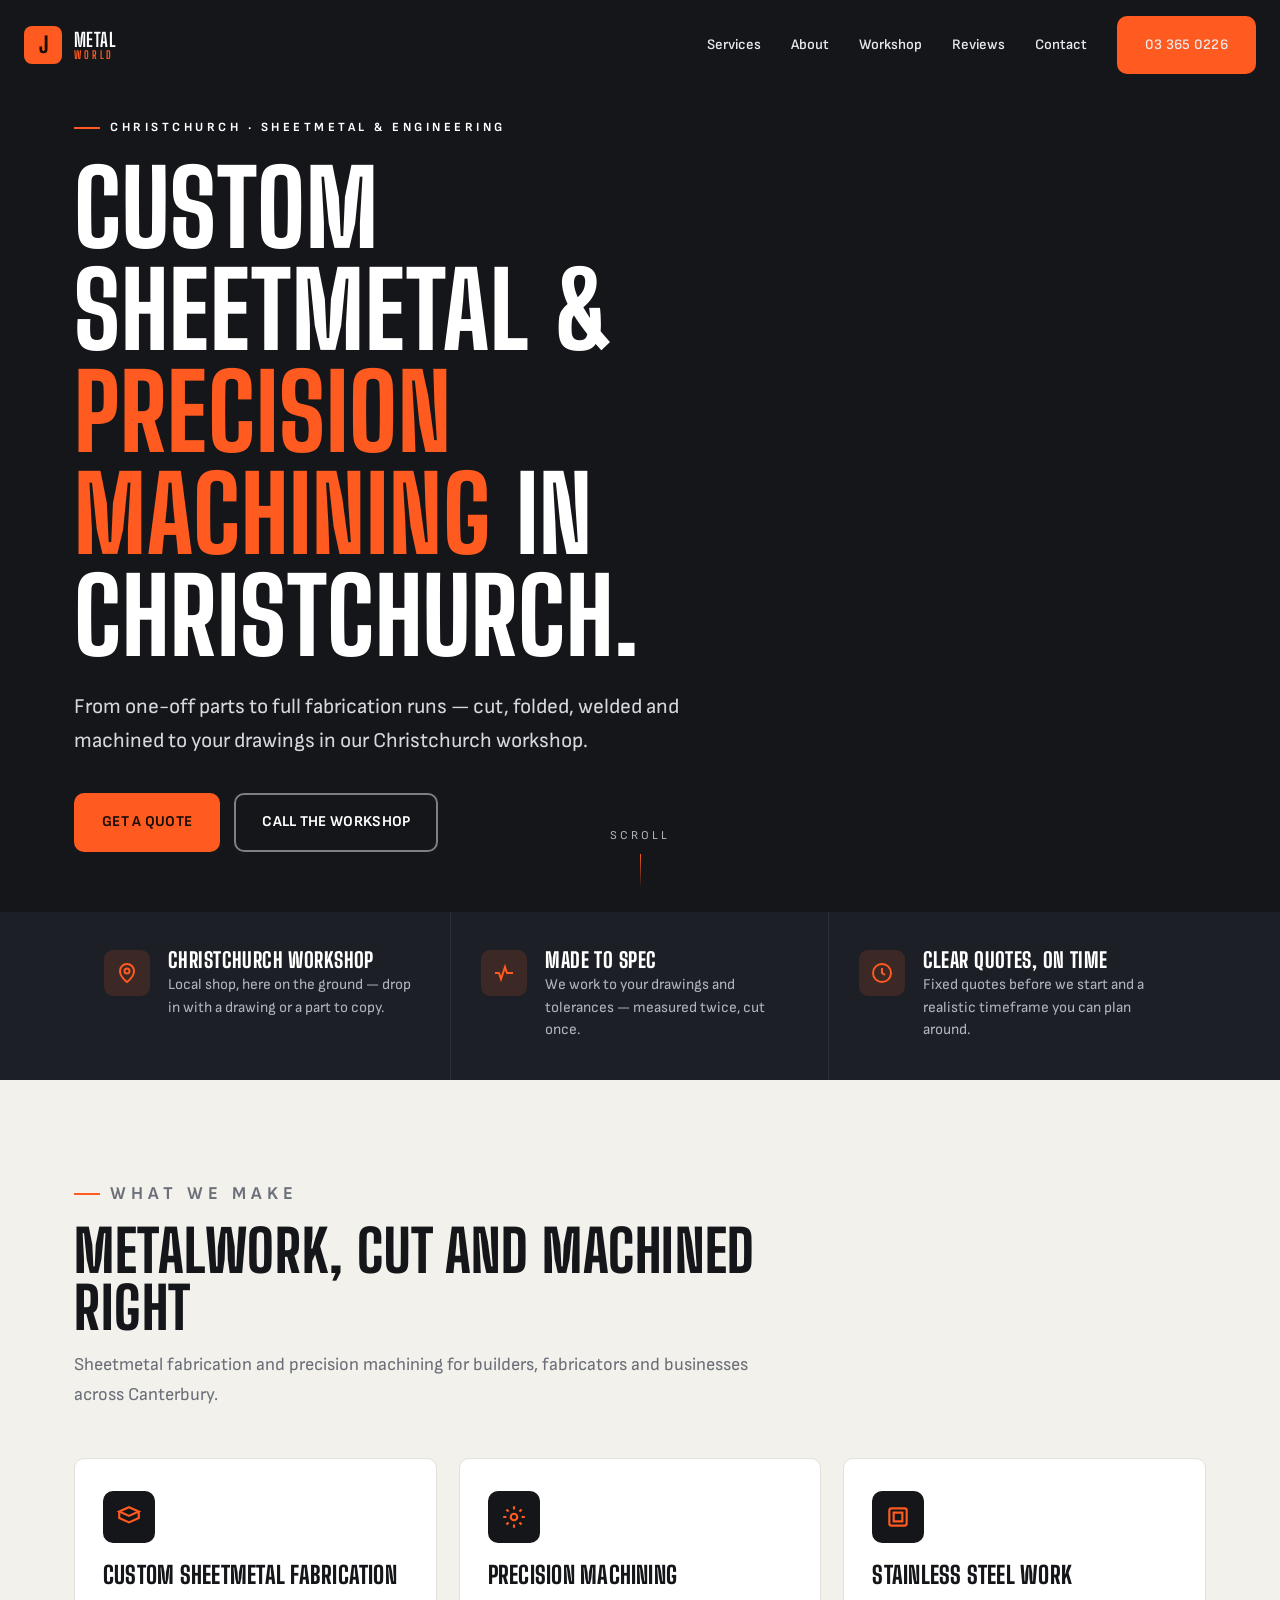
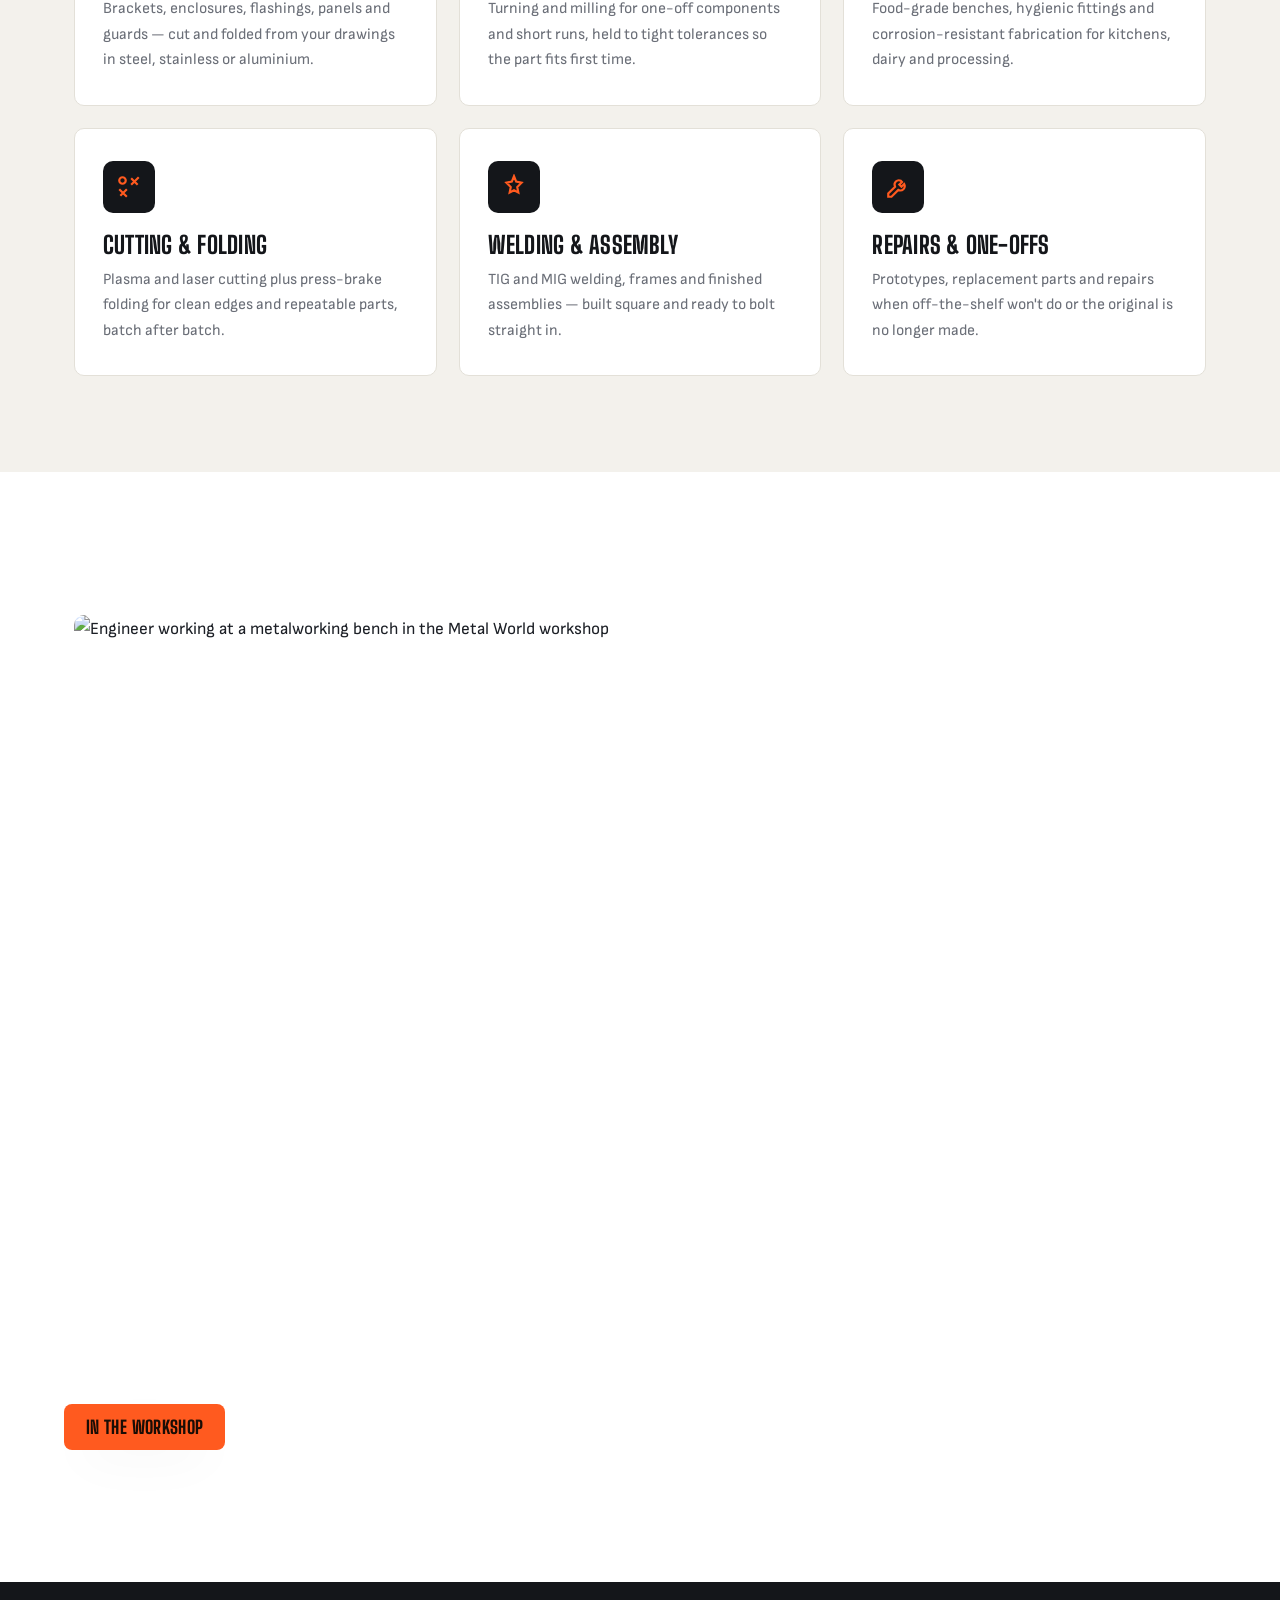
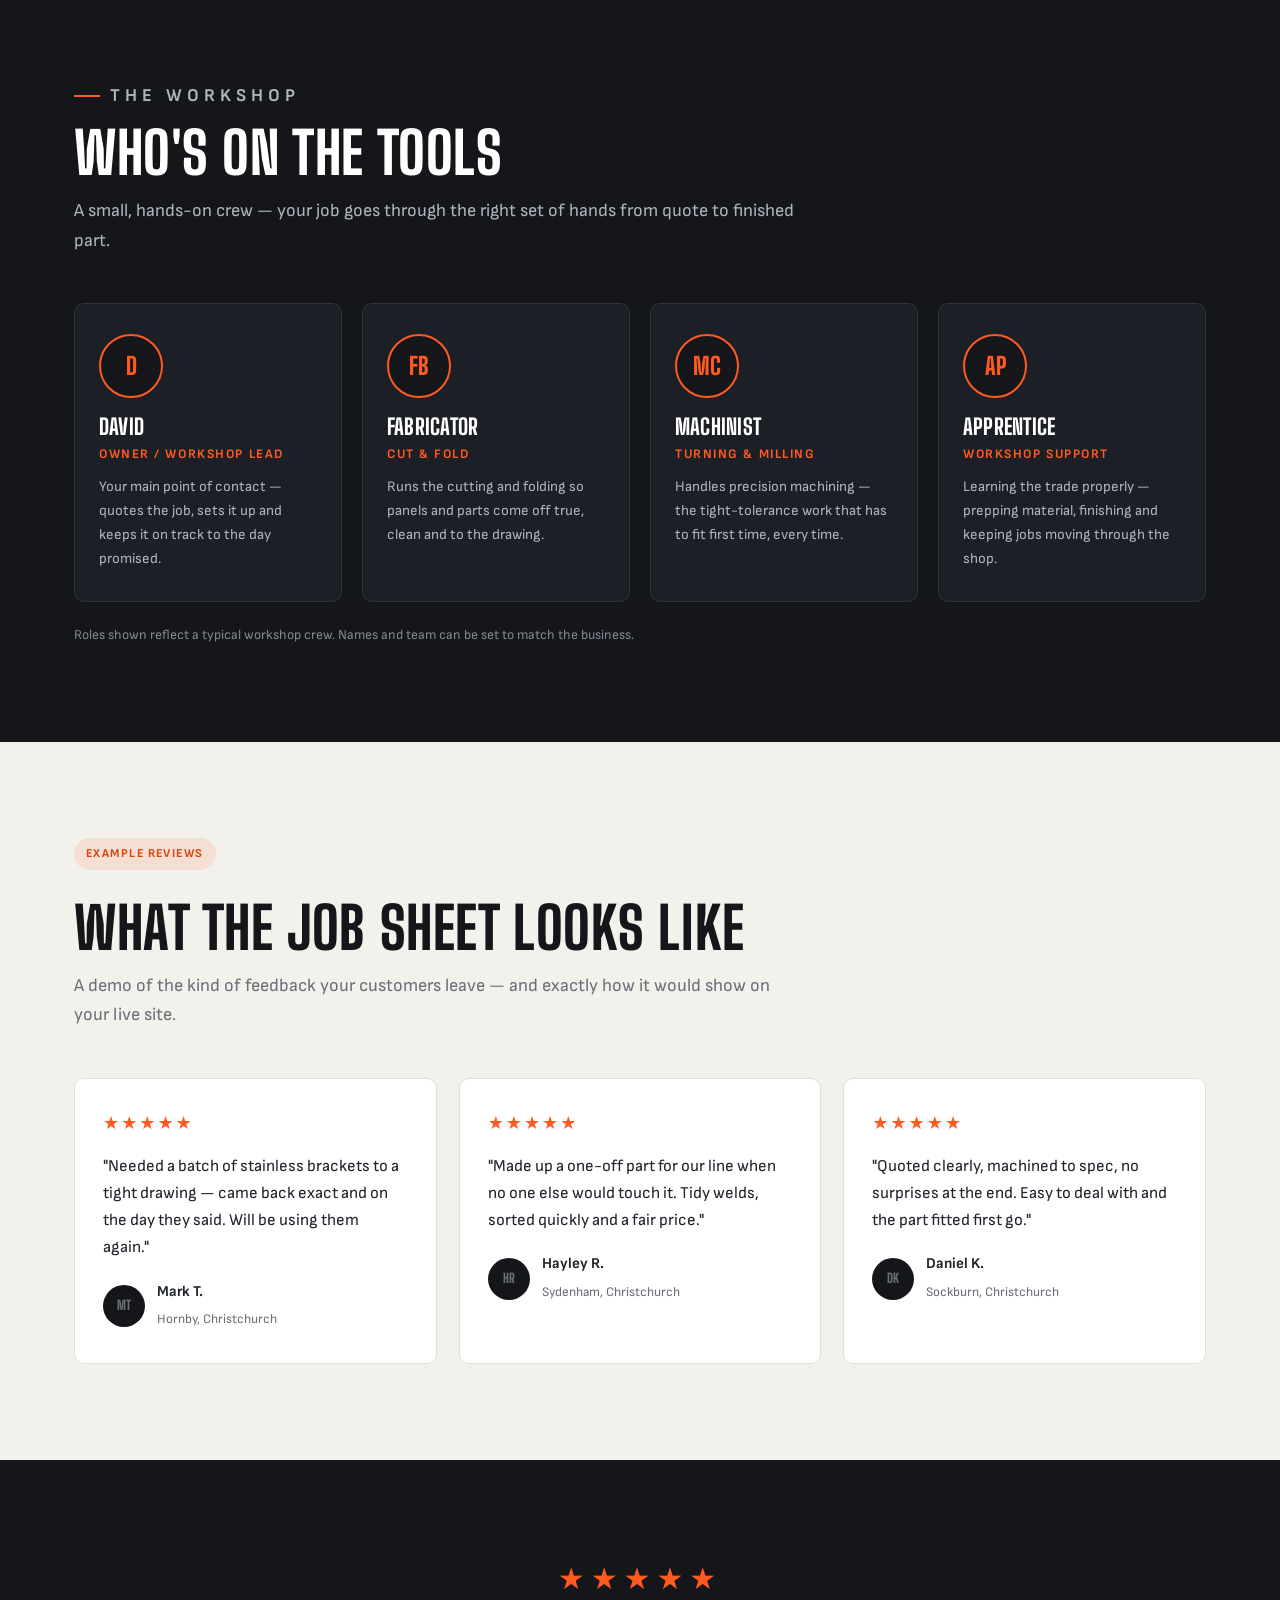
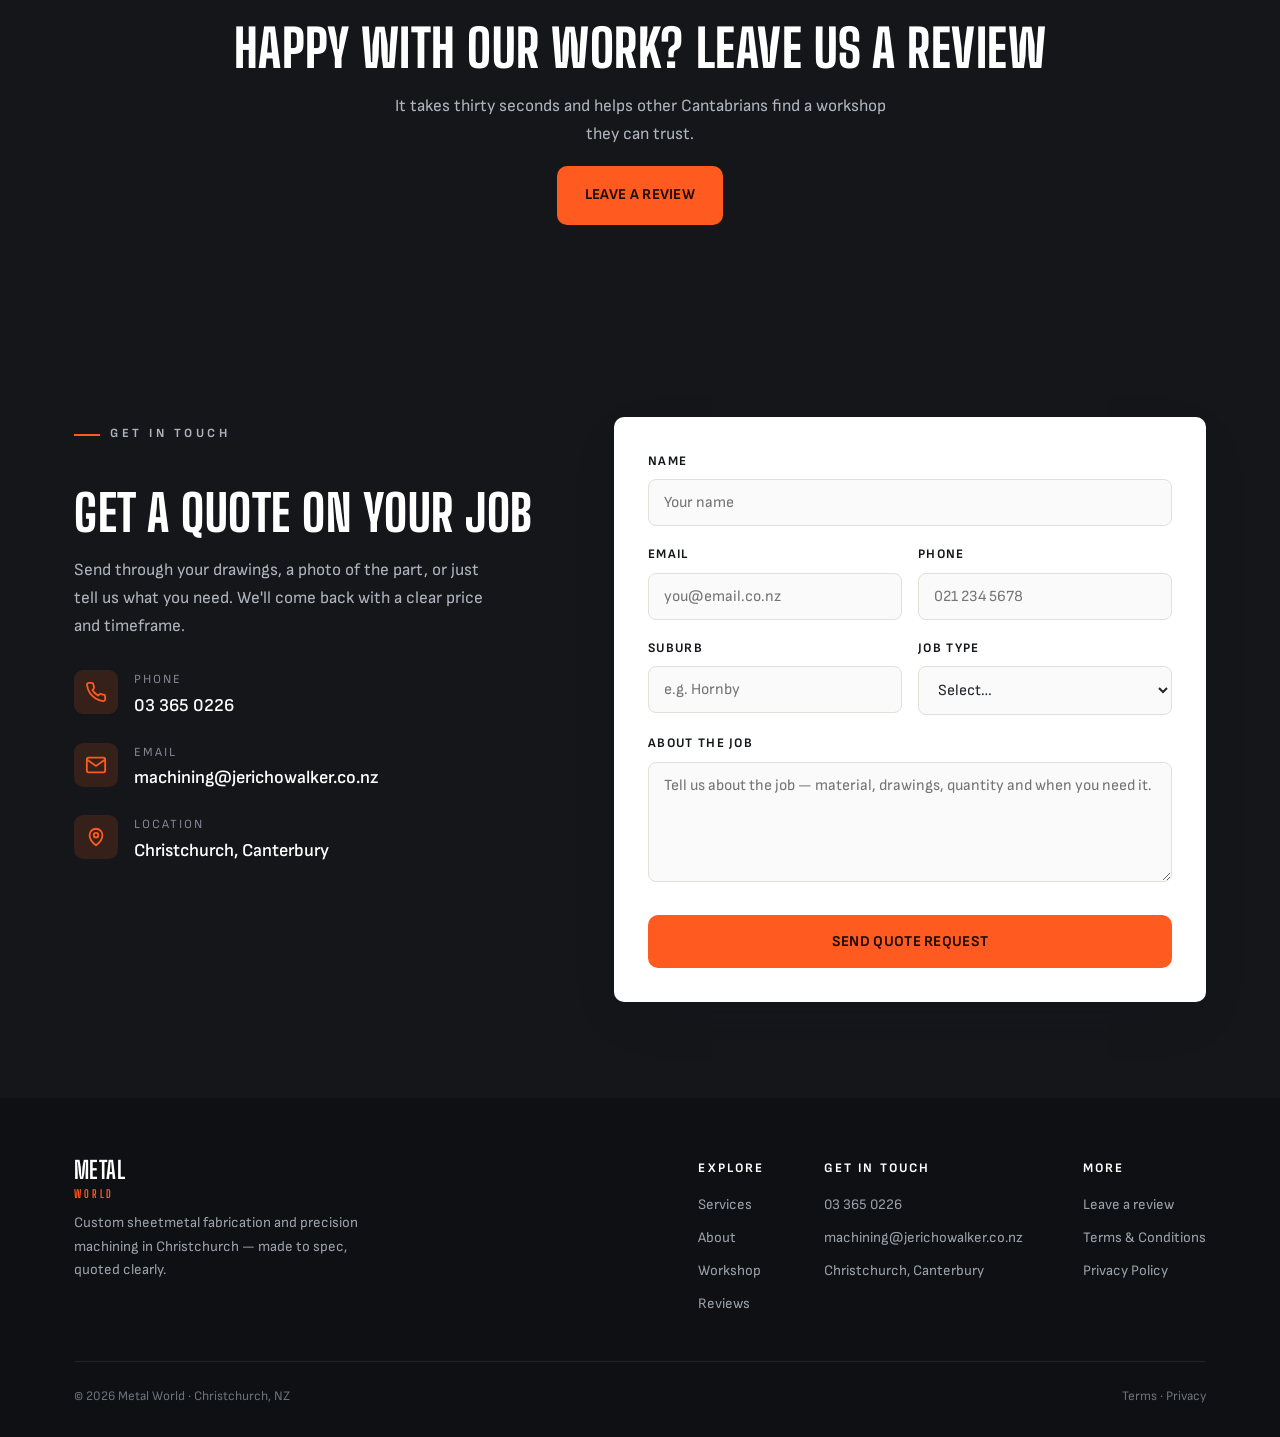
==== commit 57400598: "Rebrand to Metal World: index.html" ====
--- a/index.html
+++ b/index.html
@@ -3,13 +3,13 @@
 <head>
 <meta charset="UTF-8" />
 <meta name="viewport" content="width=device-width, initial-scale=1.0" />
-<title>Jericho Walker Sheetmetal Engineering | Sheetmetal &amp; Machining, Christchurch</title>
+<title>Metal World | Sheetmetal &amp; Machining, Christchurch</title>
 <meta name="description" content="Custom sheetmetal fabrication and precision machining in Christchurch. Cut, folded, welded and machined to spec — one-off parts to full fabrication runs. Get a quote." />
 <link rel="canonical" href="https://jericho-walker-sheetmetal-engineering-demo.vercel.app/" />
 
 <!-- Open Graph -->
 <meta property="og:type" content="website" />
-<meta property="og:title" content="Jericho Walker Sheetmetal Engineering | Christchurch" />
+<meta property="og:title" content="Metal World | Christchurch" />
 <meta property="og:description" content="Custom sheetmetal fabrication and precision machining in Christchurch — cut, folded, welded and machined to spec." />
 <meta property="og:image" content="https://images.unsplash.com/photo-1504917595217-d4dc5ebe6122?auto=format&fit=crop&w=1200&q=70" />
 
@@ -25,14 +25,14 @@
 
 <!-- INTRO OVERLAY -->
 <div class="intro" id="intro">
-  <div class="intro__logo"><span class="bar"></span><span>Jericho Walker</span></div>
+  <div class="intro__logo"><span class="bar"></span><span>Metal World</span></div>
 </div>
 
 <!-- NAV -->
 <header class="nav">
-  <a class="nav__brand" href="index.html" aria-label="Jericho Walker Sheetmetal Engineering home">
+  <a class="nav__brand" href="index.html" aria-label="Metal World home">
     <span class="nav__mark">J</span>
-    <span class="nav__name">Jericho Walker<span>Sheetmetal Engineering</span></span>
+    <span class="nav__name">Metal<span>World</span></span>
   </a>
   <nav class="nav__links" aria-label="Primary">
     <a href="#services">Services</a>
@@ -132,13 +132,13 @@
 <section class="section section--paper about" id="about">
   <div class="wrap about__grid">
     <div class="about__media reveal">
-      <img src="https://images.unsplash.com/photo-1581091226825-a6a2a5aee158?auto=format&fit=crop&w=1100&q=70" width="1100" height="825" loading="lazy" alt="Engineer working at a metalworking bench in the Jericho Walker workshop" />
+      <img src="https://images.unsplash.com/photo-1581091226825-a6a2a5aee158?auto=format&fit=crop&w=1100&q=70" width="1100" height="825" loading="lazy" alt="Engineer working at a metalworking bench in the Metal World workshop" />
       <span class="about__tag">In the workshop</span>
     </div>
     <div class="about__copy reveal">
       <p class="eyebrow">About the workshop</p>
       <h2>Metalwork done properly, here in Christchurch</h2>
-      <p>Jericho Walker Sheetmetal Engineering is a Christchurch workshop turning out custom sheetmetal and machined parts — the kind of work that has to fit a drawing, not just look about right.</p>
+      <p>Metal World is a Christchurch workshop turning out custom sheetmetal and machined parts — the kind of work that has to fit a drawing, not just look about right.</p>
       <p>Bring us a sketch, a CAD file or a worn-out part to copy. We'll quote it clearly, make it to spec and tell you straight if there's a better way to do the job.</p>
       <ul class="about__list">
         <li><svg viewBox="0 0 24 24" fill="none" stroke="currentColor" stroke-width="2.5"><path d="M20 6L9 17l-5-5"/></svg> Locally owned and operated in Christchurch</li>
@@ -247,7 +247,7 @@
       </div>
     </div>
     <form class="form reveal" action="https://formsubmit.co/machining@jerichowalker.co.nz" method="POST">
-      <input type="hidden" name="_subject" value="New quote request — Jericho Walker website" />
+      <input type="hidden" name="_subject" value="New quote request — Metal World website" />
       <input type="hidden" name="_captcha" value="false" />
       <input type="hidden" name="_template" value="table" />
       <input type="text" name="_honey" style="display:none" />
@@ -298,7 +298,7 @@
   <div class="wrap">
     <div class="footer__top">
       <div class="footer__brand">
-        <span class="nav__name">Jericho Walker<span>Sheetmetal Engineering</span></span>
+        <span class="nav__name">Metal<span>World</span></span>
         <p>Custom sheetmetal fabrication and precision machining in Christchurch — made to spec, quoted clearly.</p>
       </div>
       <div class="footer__cols">
@@ -324,7 +324,7 @@
       </div>
     </div>
     <div class="footer__bottom">
-      <p>© <span id="year">2026</span> Jericho Walker Sheetmetal Engineering · Christchurch, NZ</p>
+      <p>© <span id="year">2026</span> Metal World · Christchurch, NZ</p>
       <p><a href="terms.html">Terms</a> · <a href="privacy.html">Privacy</a></p>
     </div>
   </div>
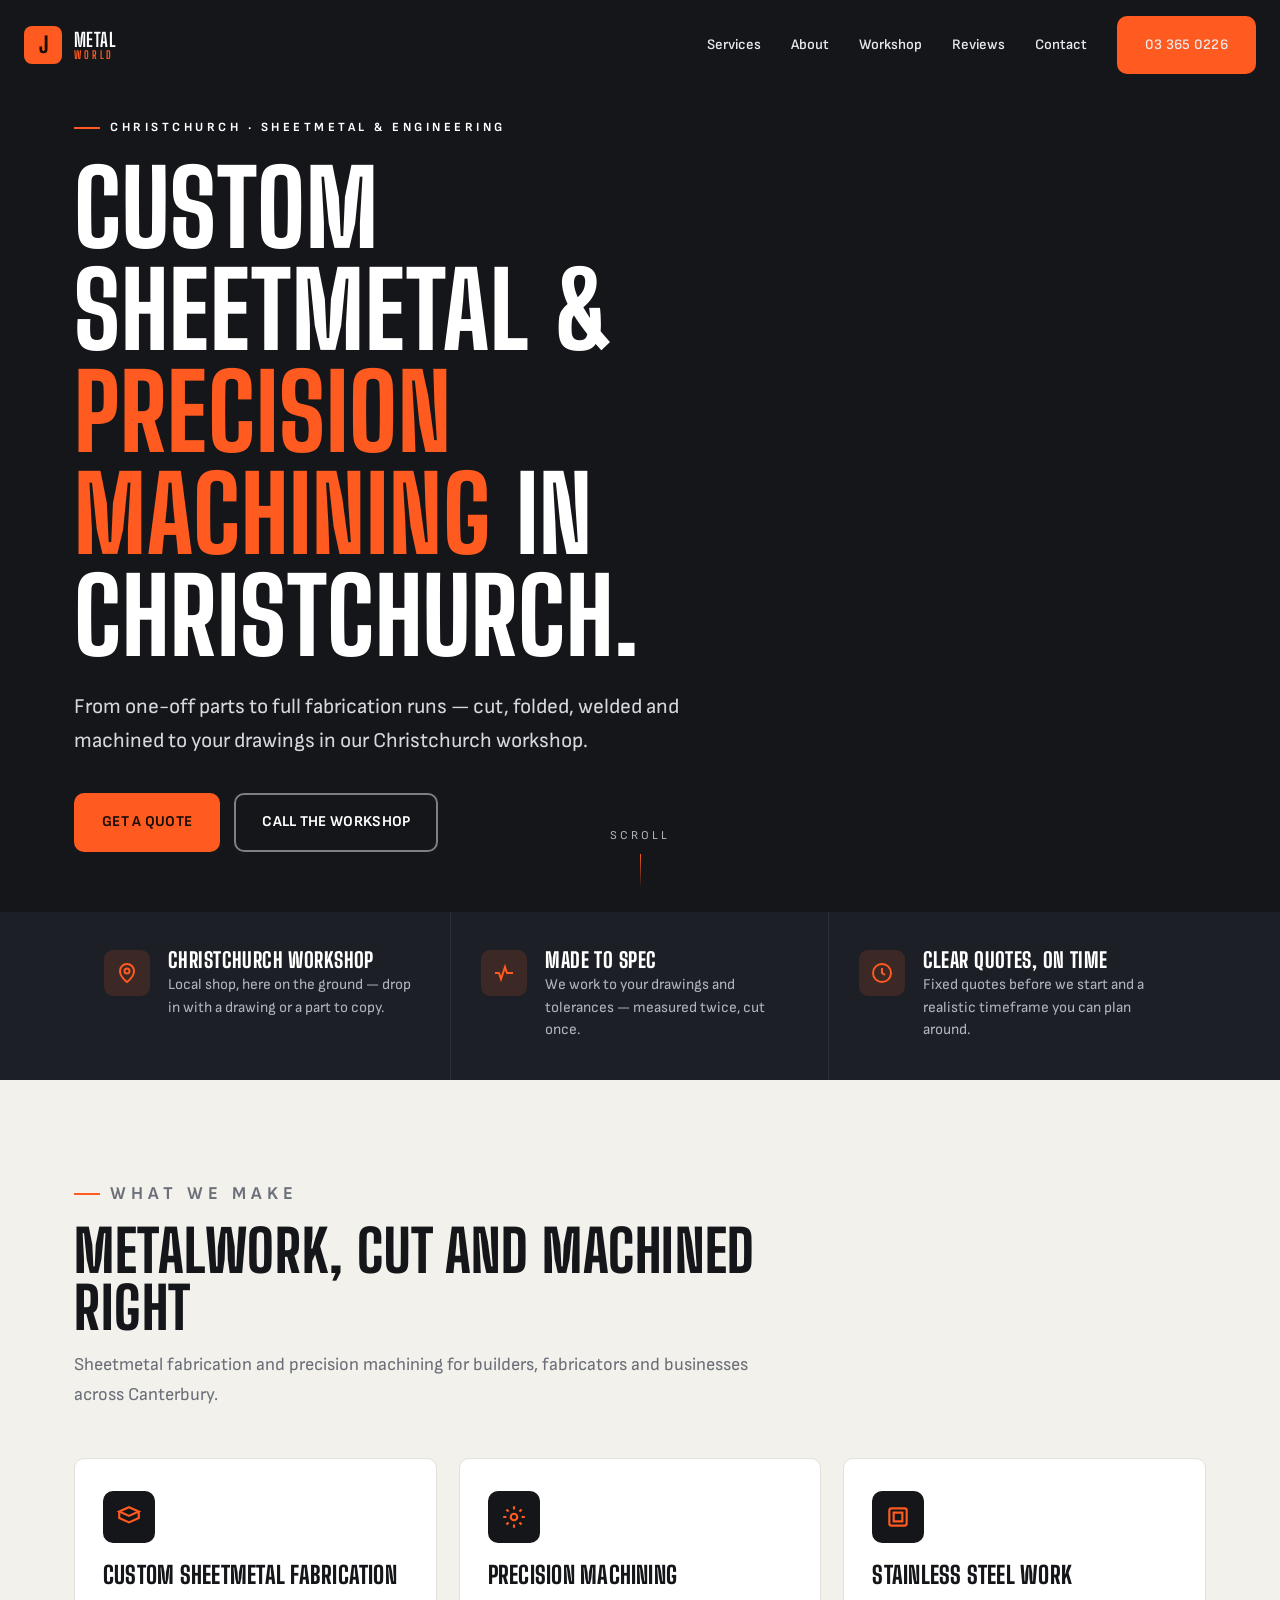
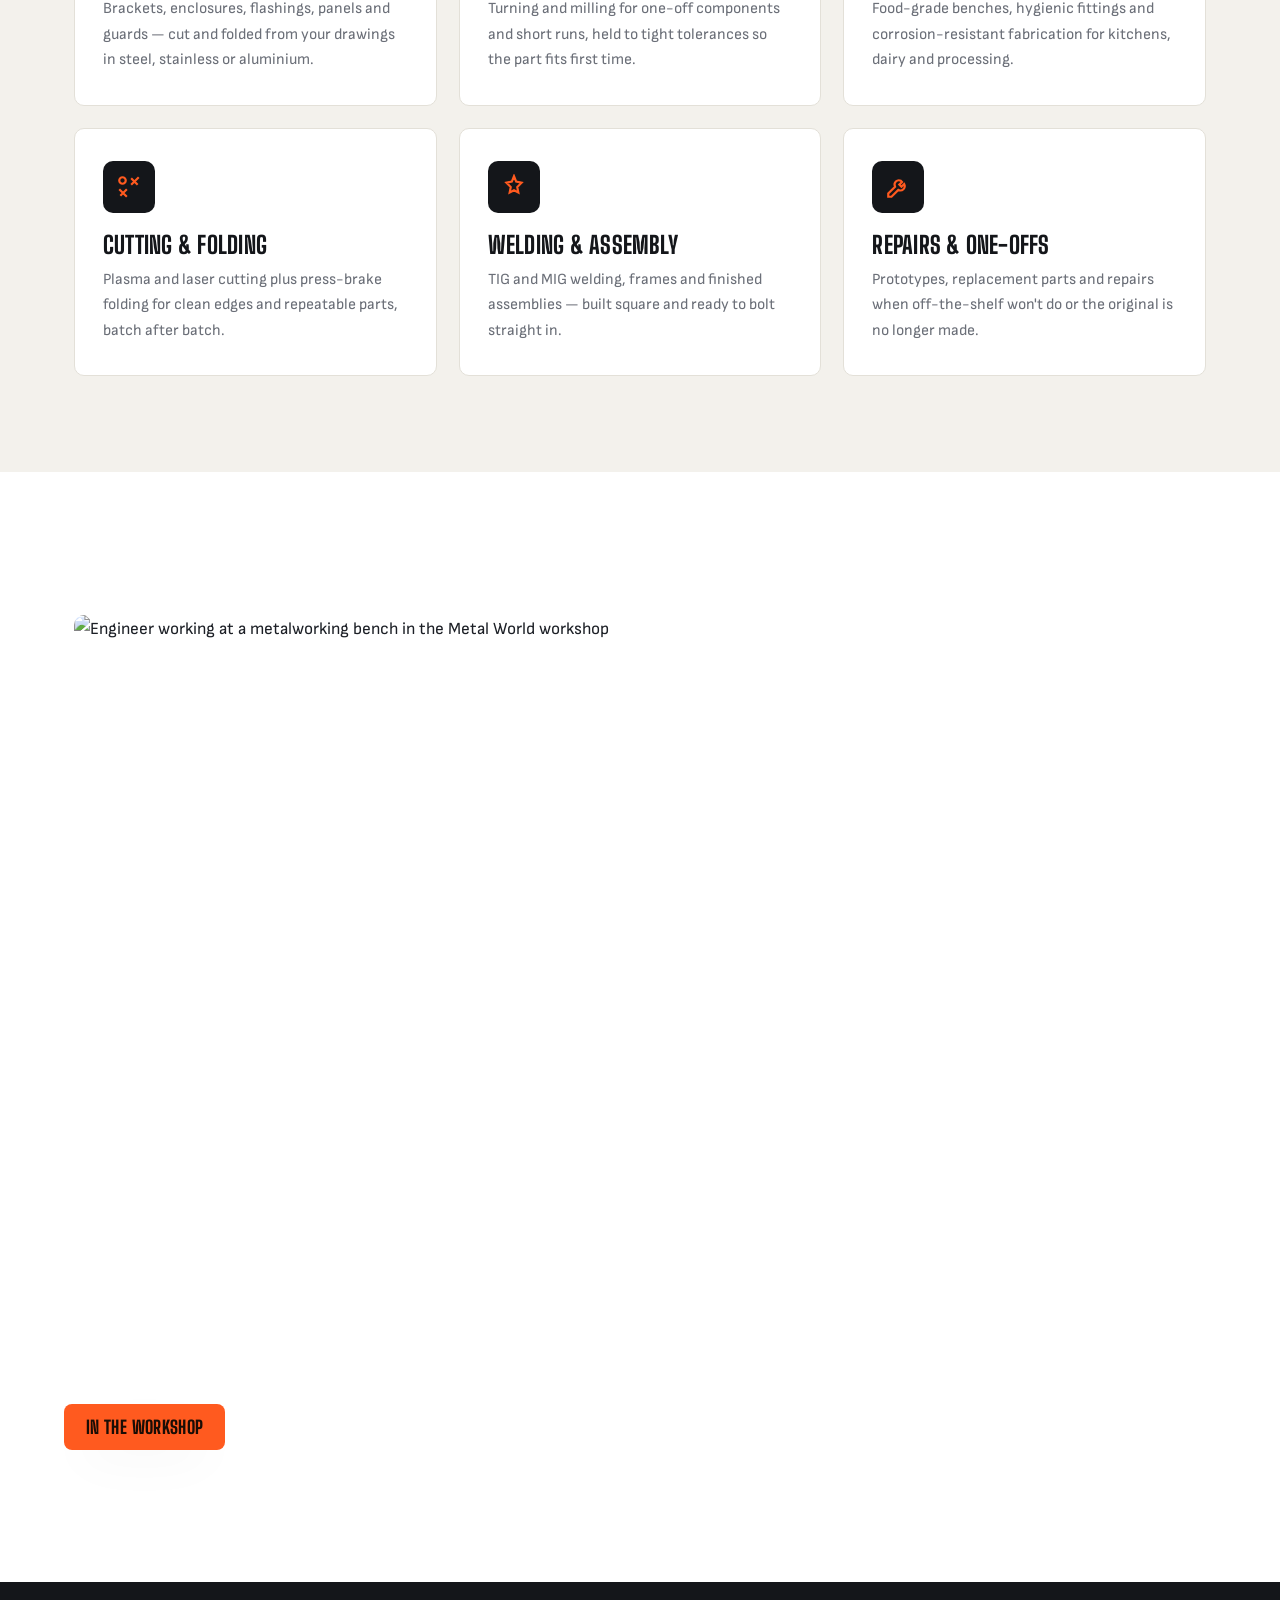
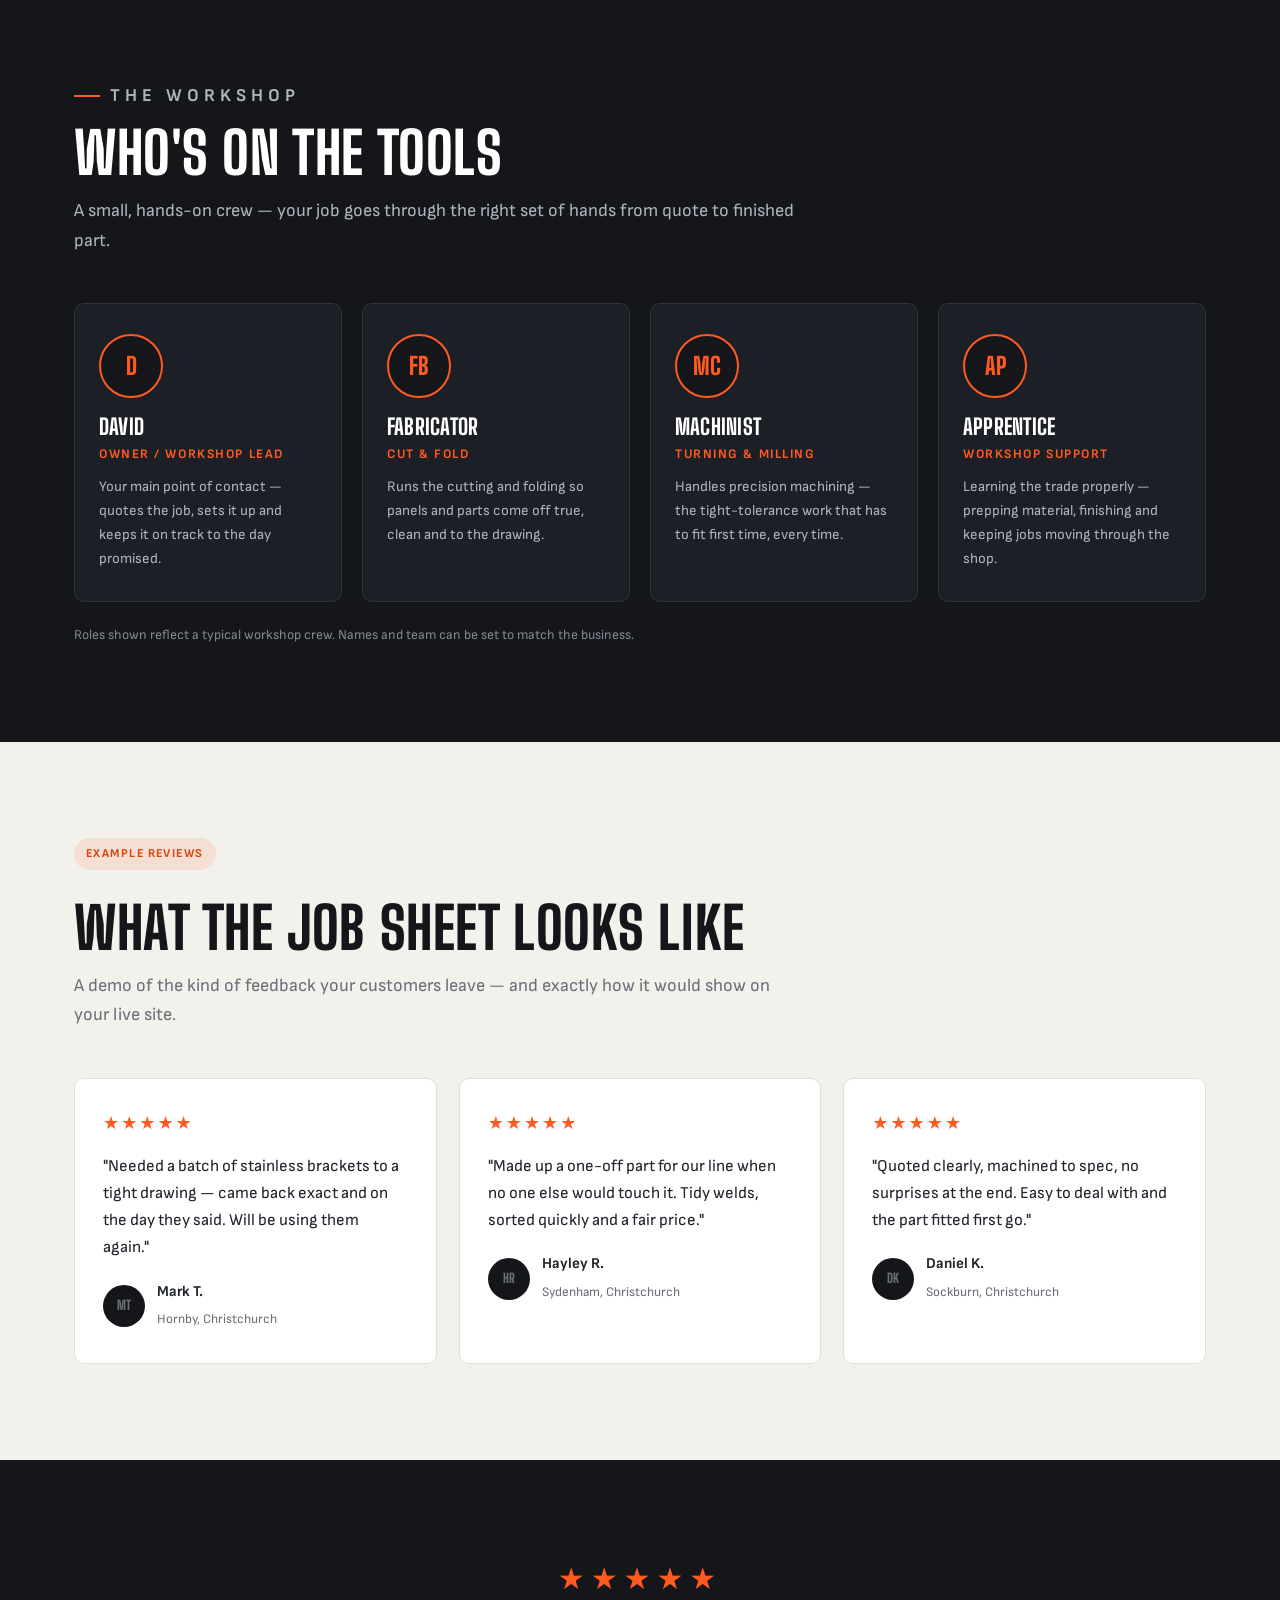
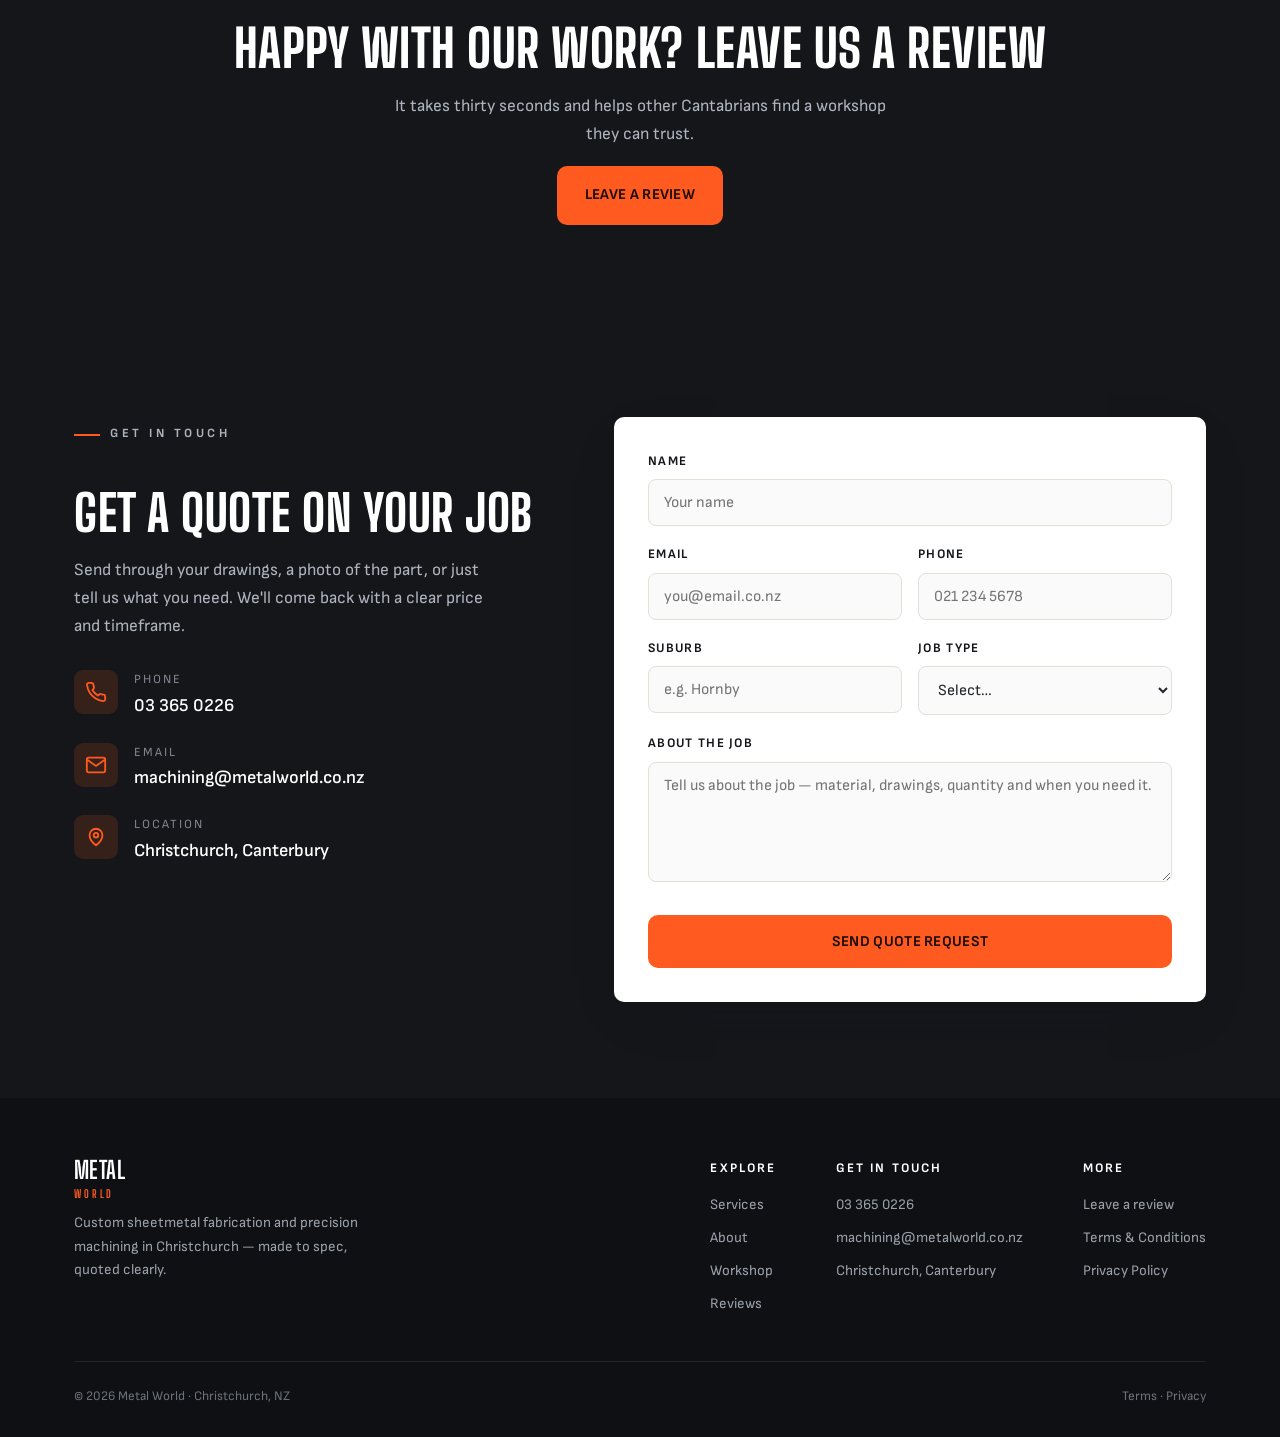
==== commit d7e35bcb: "Update contact email to metalworld.co.nz (remove last jericho trace): index.html" ====
--- a/index.html
+++ b/index.html
@@ -5,7 +5,7 @@
 <meta name="viewport" content="width=device-width, initial-scale=1.0" />
 <title>Metal World | Sheetmetal &amp; Machining, Christchurch</title>
 <meta name="description" content="Custom sheetmetal fabrication and precision machining in Christchurch. Cut, folded, welded and machined to spec — one-off parts to full fabrication runs. Get a quote." />
-<link rel="canonical" href="https://jericho-walker-sheetmetal-engineering-demo.vercel.app/" />
+<link rel="canonical" href="https://metal-world.vercel.app/" />
 
 <!-- Open Graph -->
 <meta property="og:type" content="website" />
@@ -239,14 +239,14 @@
       </div>
       <div class="contact__row">
         <span class="ico"><svg viewBox="0 0 24 24" fill="none" stroke="currentColor" stroke-width="2"><rect x="2" y="4" width="20" height="16" rx="2"/><path d="M2 6l10 7L22 6"/></svg></span>
-        <div><span>Email</span><a href="mailto:machining@jerichowalker.co.nz">machining@jerichowalker.co.nz</a></div>
+        <div><span>Email</span><a href="mailto:machining@metalworld.co.nz">machining@metalworld.co.nz</a></div>
       </div>
       <div class="contact__row">
         <span class="ico"><svg viewBox="0 0 24 24" fill="none" stroke="currentColor" stroke-width="2"><path d="M12 21s-7-5.2-7-11a7 7 0 0 1 14 0c0 5.8-7 11-7 11z"/><circle cx="12" cy="10" r="2.5"/></svg></span>
         <div><span>Location</span><p>Christchurch, Canterbury</p></div>
       </div>
     </div>
-    <form class="form reveal" action="https://formsubmit.co/machining@jerichowalker.co.nz" method="POST">
+    <form class="form reveal" action="https://formsubmit.co/machining@metalworld.co.nz" method="POST">
       <input type="hidden" name="_subject" value="New quote request — Metal World website" />
       <input type="hidden" name="_captcha" value="false" />
       <input type="hidden" name="_template" value="table" />
@@ -312,7 +312,7 @@
         <div class="footer__col">
           <h4>Get in touch</h4>
           <a href="tel:+6433650226">03 365 0226</a>
-          <a href="mailto:machining@jerichowalker.co.nz">machining@jerichowalker.co.nz</a>
+          <a href="mailto:machining@metalworld.co.nz">machining@metalworld.co.nz</a>
           <p>Christchurch, Canterbury</p>
         </div>
         <div class="footer__col">
--- a/styles.css
+++ b/styles.css
@@ -1,4 +1,4 @@
-/* Jericho Walker Sheetmetal Engineering — Industrial archetype
+/* Metal World — Industrial archetype
    Fonts: Big Shoulders Display (display) + Sofia Sans (body)
    Accent: safety orange. Dark charcoal anchor. */
 
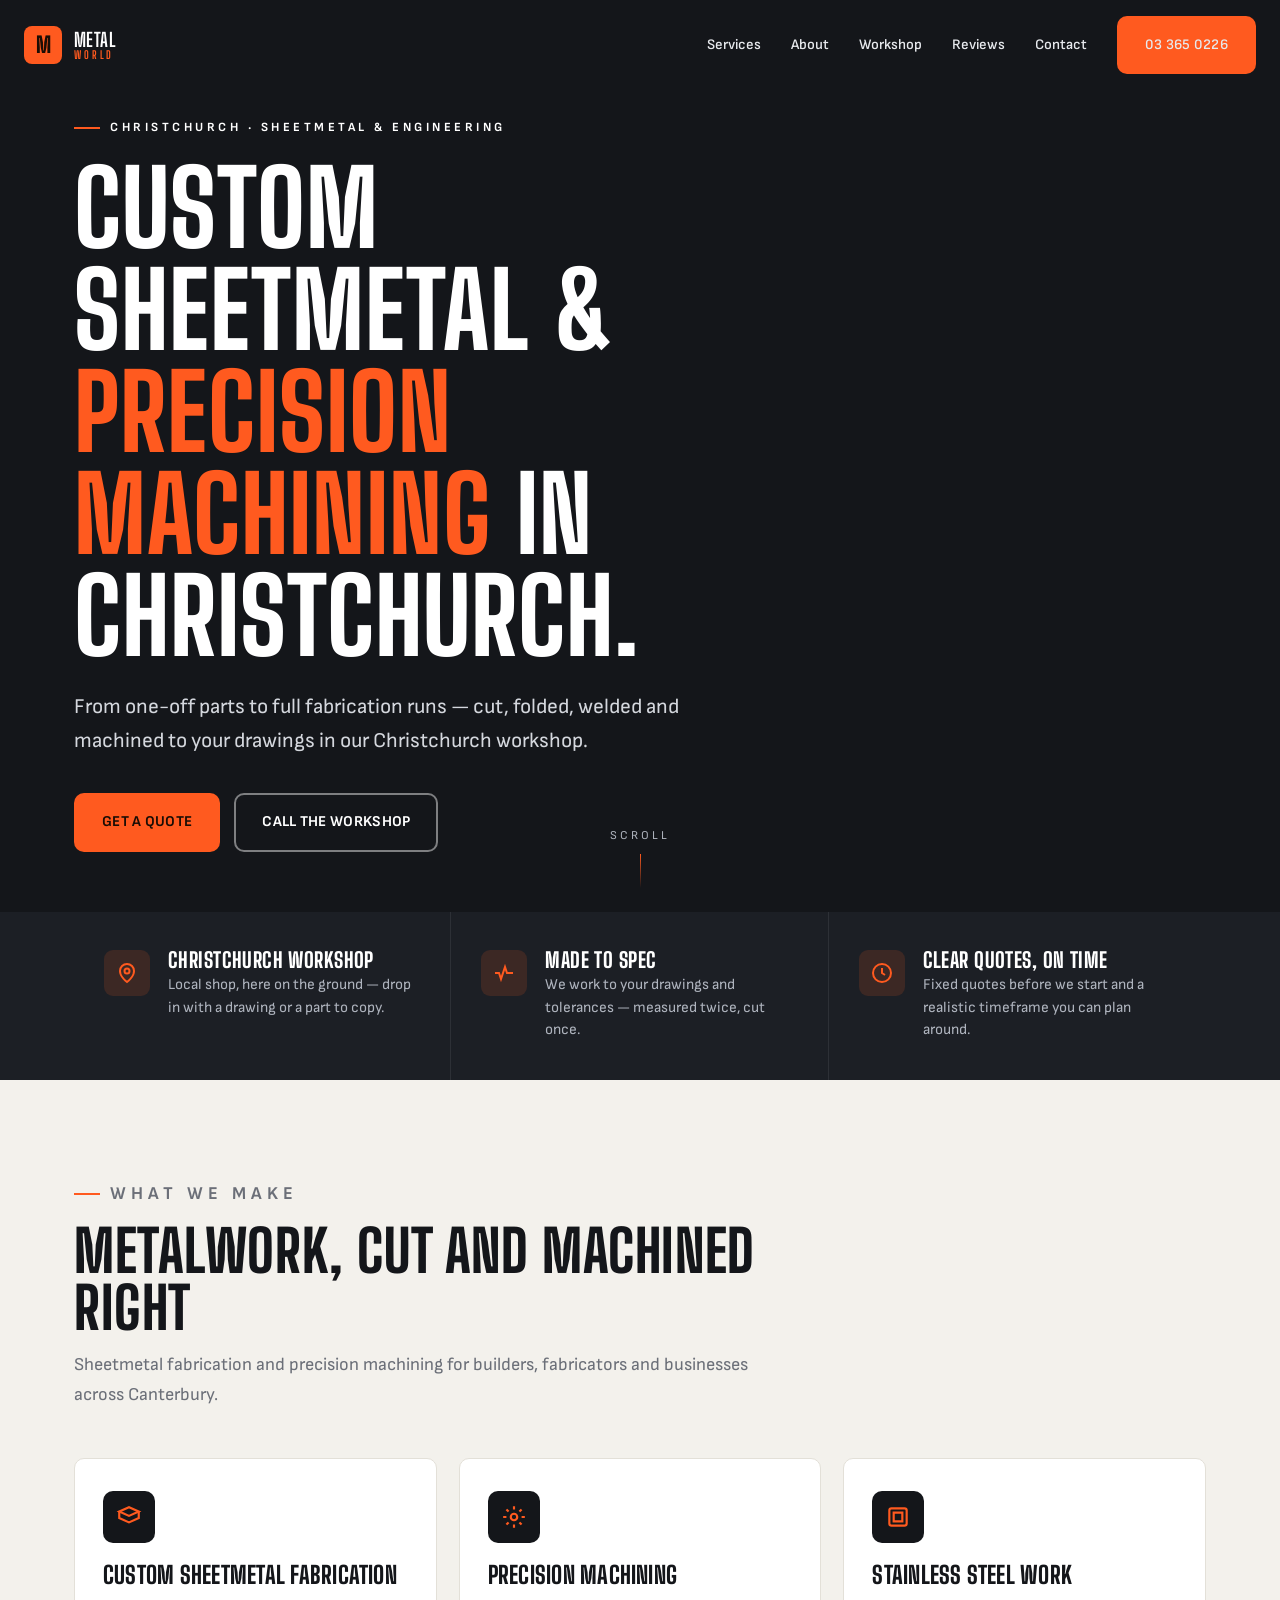
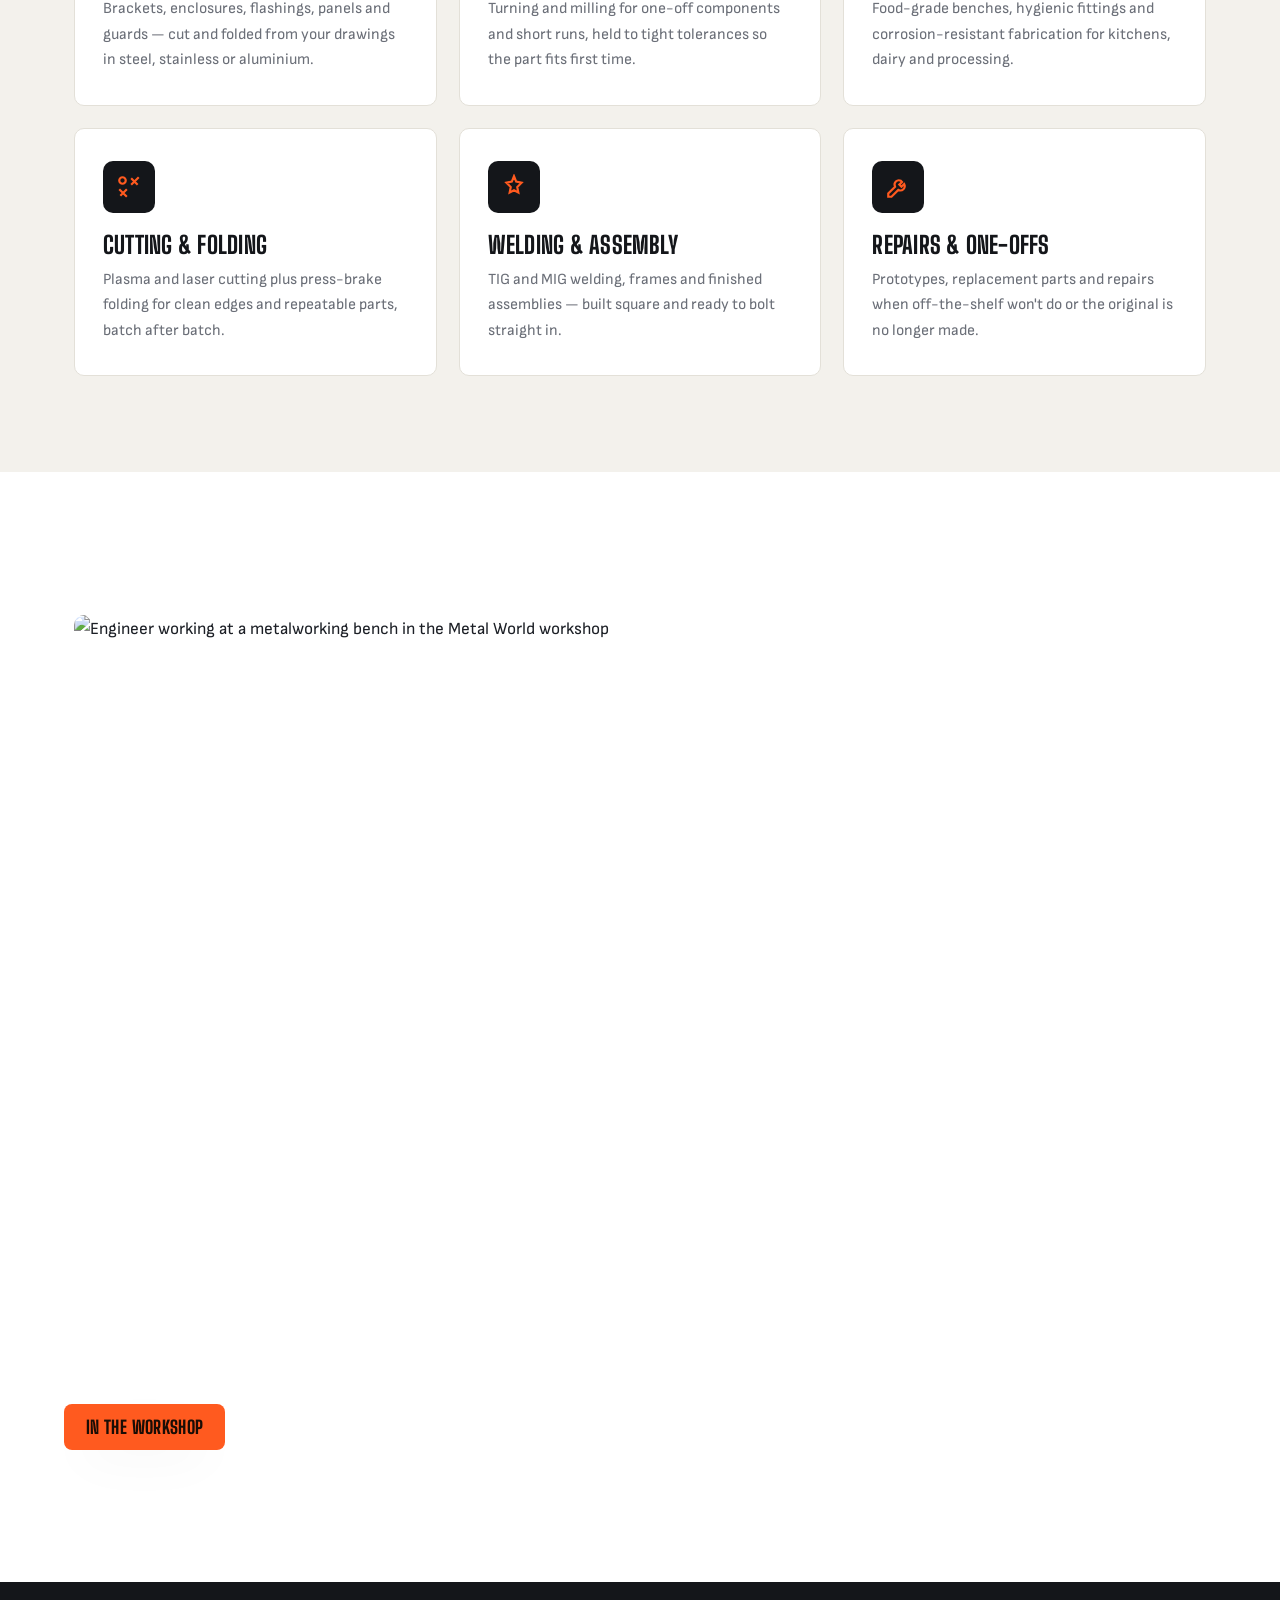
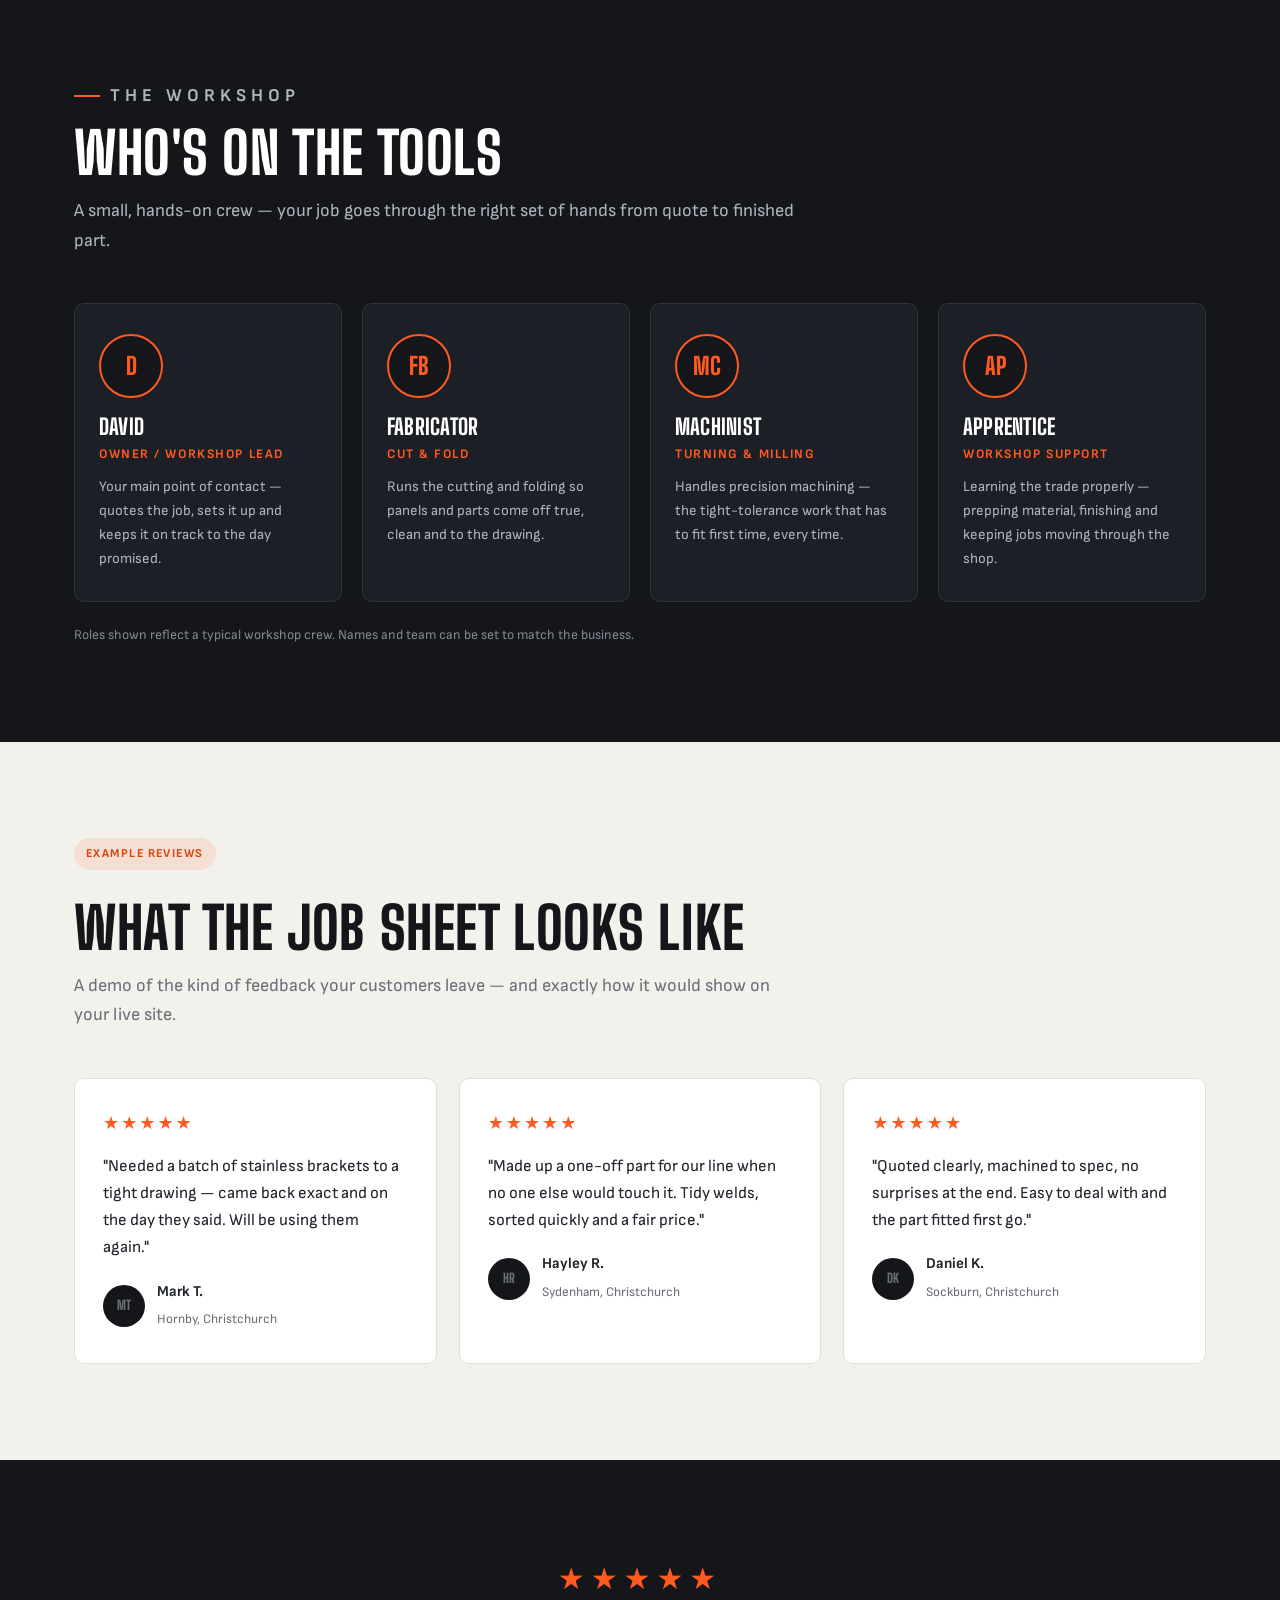
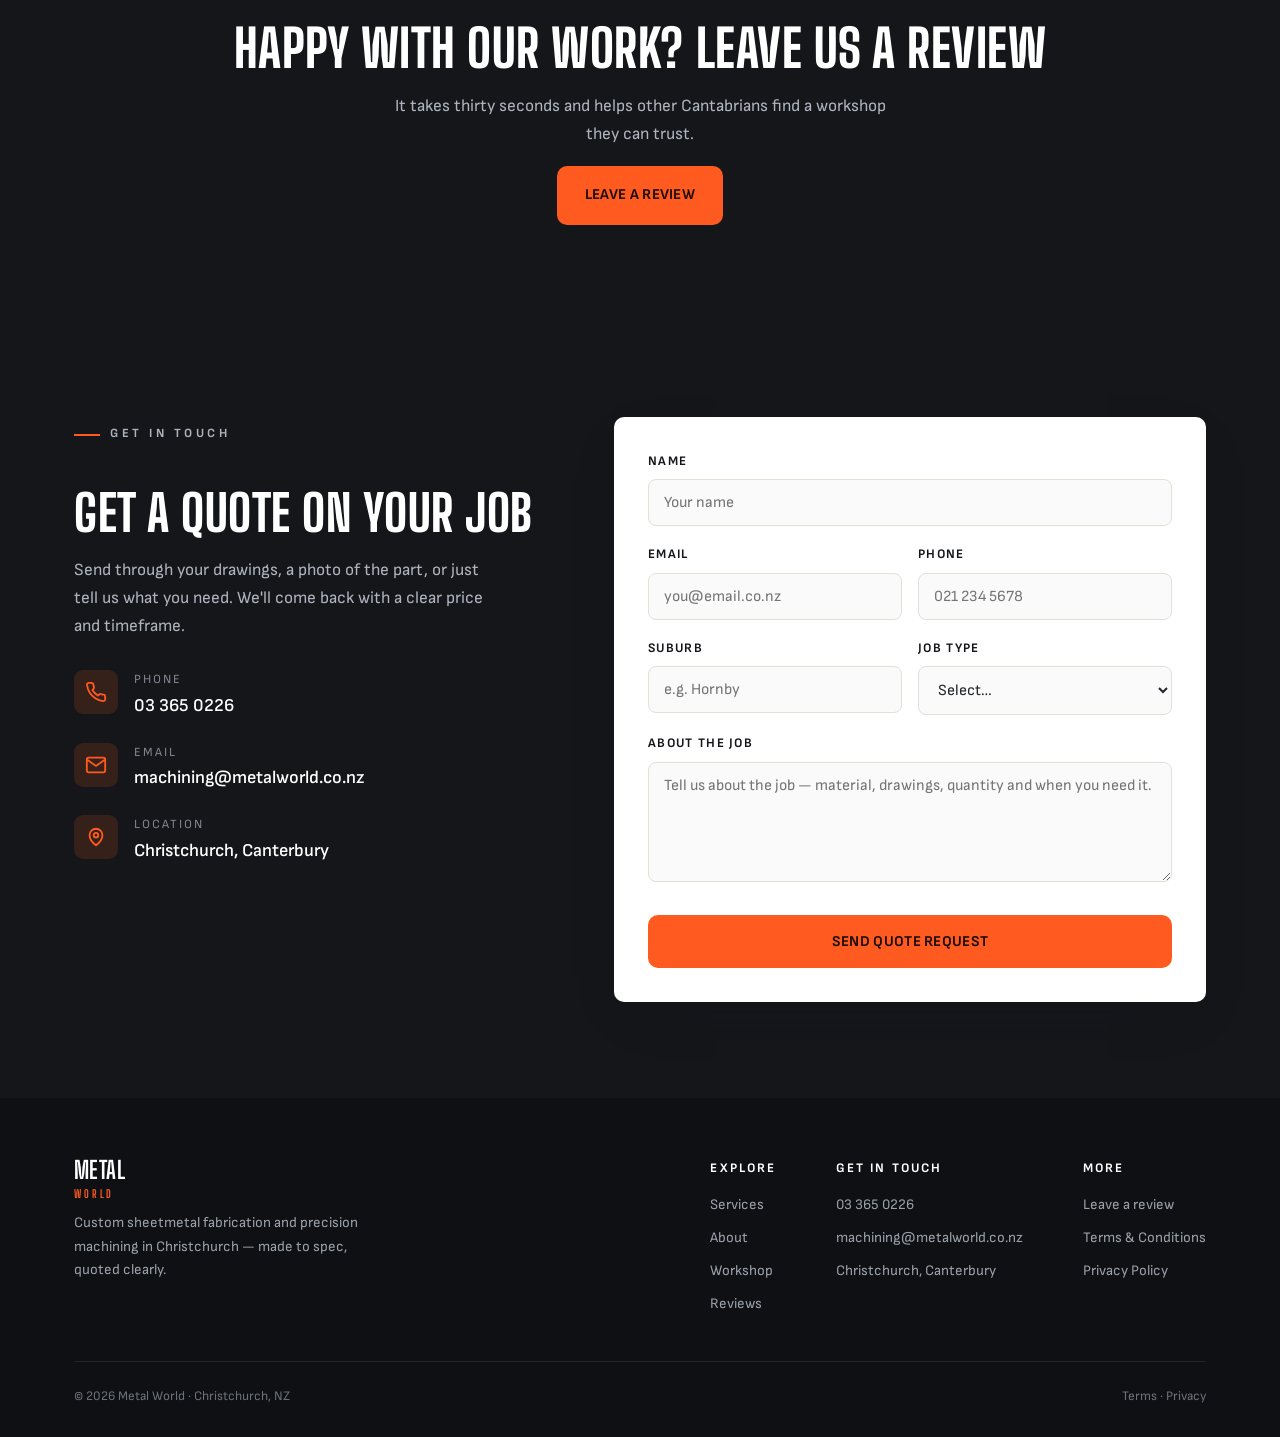
==== commit bca29519: "Logo mark J -> M (Metal World): index.html" ====
--- a/index.html
+++ b/index.html
@@ -31,7 +31,7 @@
 <!-- NAV -->
 <header class="nav">
   <a class="nav__brand" href="index.html" aria-label="Metal World home">
-    <span class="nav__mark">J</span>
+    <span class="nav__mark">M</span>
     <span class="nav__name">Metal<span>World</span></span>
   </a>
   <nav class="nav__links" aria-label="Primary">
